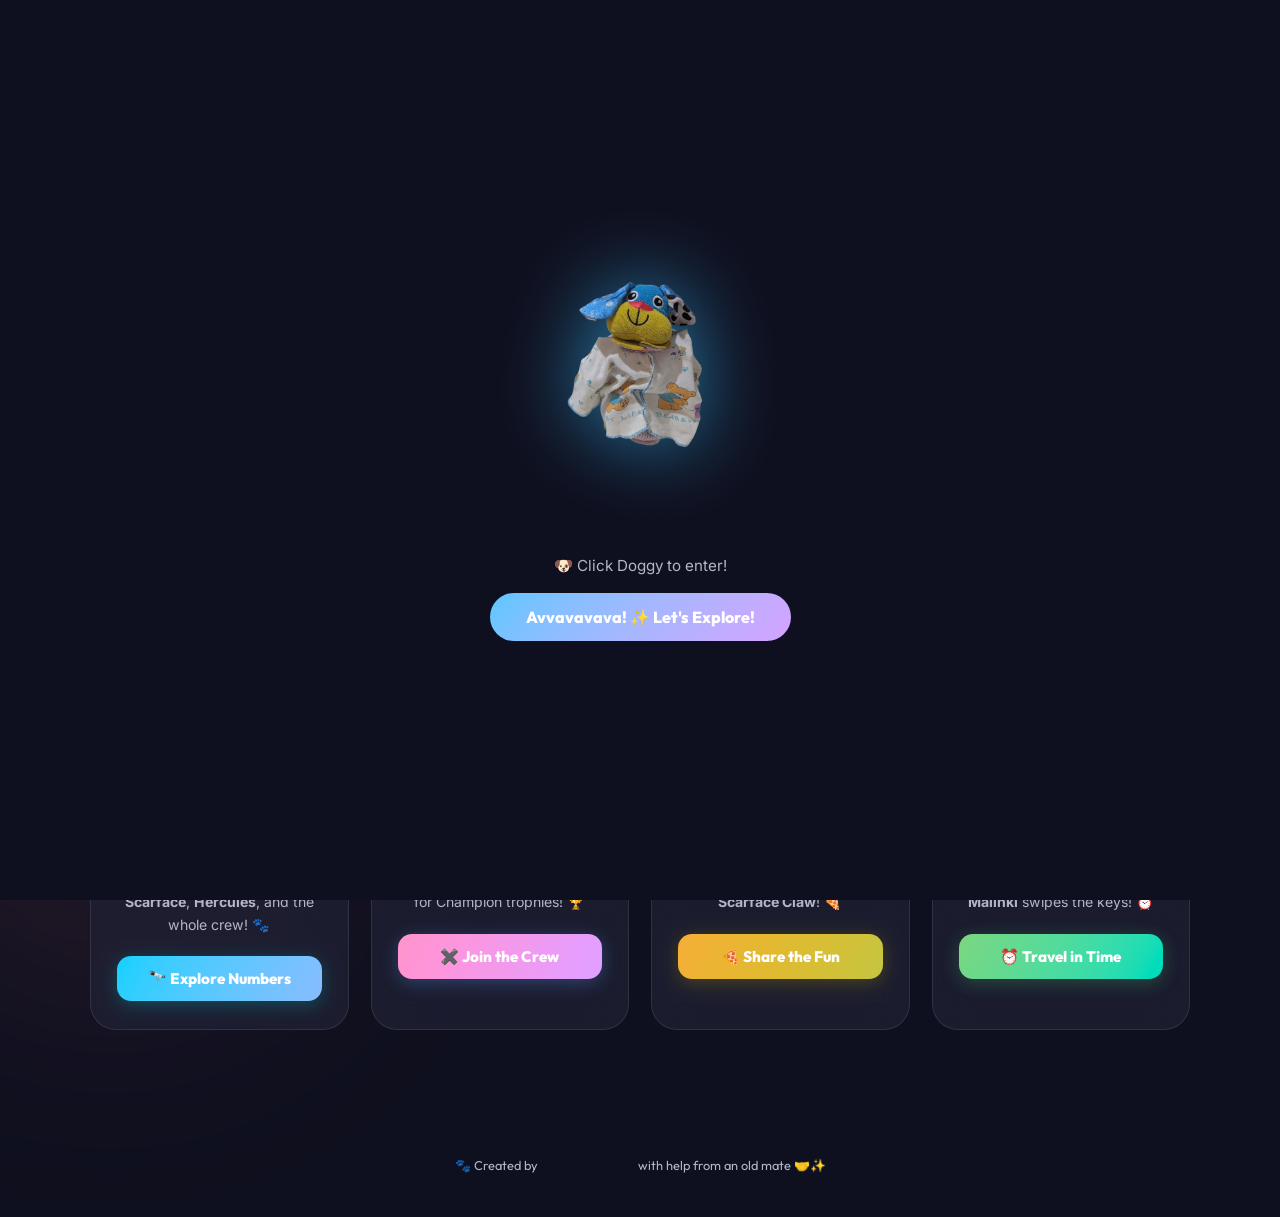
==== index.html @ 61bb9cb1 "not playing soudns" ====
<!DOCTYPE html>
<html lang="en">
<head>
  <meta charset="UTF-8">
  <meta name="viewport" content="width=device-width, initial-scale=1.0">
  <title>Rainbow Learning Academy 🌈 — Maths for Kids</title>
  <meta name="description" content="Learn numbers, times tables, fractions, and time with Rainbow Doggy! Four fun interactive maths adventures for kids.">
  <link rel="preconnect" href="https://fonts.googleapis.com">
  <link rel="preconnect" href="https://fonts.gstatic.com" crossorigin>
  <link href="https://fonts.googleapis.com/css2?family=Outfit:wght@400;600;800;900&family=Inter:wght@400;600;700&display=swap" rel="stylesheet">
  <link rel="stylesheet" href="shared.css">
  <style>
    *, *::before, *::after { box-sizing: border-box; margin: 0; padding: 0; -webkit-tap-highlight-color: transparent; }

    body {
      background: var(--bg);
      color: var(--text1);
      min-height: 100vh;
      font-family: 'Inter', sans-serif;
      overflow-x: hidden;
    }

    /* Ambient blobs */
    .blob { position: fixed; border-radius: 50%; filter: blur(120px); pointer-events: none; z-index: 0; }
    .blob-a { width: 500px; height: 500px; background: rgba(56,189,248,.10); top: -150px; right: -100px; }
    .blob-b { width: 420px; height: 420px; background: rgba(251,113,133,.09); bottom: -100px; left: -100px; }
    .blob-c { width: 350px; height: 350px; background: rgba(251,191,36,.07); top: 40%; left: 40%; transform: translate(-50%,-50%); }

    /* Starfield */
    #starCanvas { position: fixed; inset: 0; width: 100%; height: 100%; z-index: 0; pointer-events: none; }

    /* Page wrapper */
    .page { position: relative; z-index: 1; display: flex; flex-direction: column; align-items: center; padding: 0 16px 60px; }

    /* Nav */
    nav {
      width: 100%; max-width: 1100px;
      display: flex; justify-content: space-between; align-items: center;
      padding: 18px 24px; margin-bottom: 0;
      flex-wrap: wrap; gap: 10px;
    }
    .nav-logo {
      display: flex; align-items: center; gap: 10px;
      font-family: 'Outfit', sans-serif; font-weight: 900; font-size: 1.15rem;
      background: linear-gradient(to right in oklch, var(--candy-lemon), var(--candy-apple), var(--candy-lagoon), var(--candy-blueberry), var(--candy-grape), var(--candy-strawberry));
      -webkit-background-clip: text; -webkit-text-fill-color: transparent;
    }
    .nav-logo img { width: 36px; height: 36px; object-fit: contain; filter: drop-shadow(0 0 8px var(--area-num)); }
    .nav-controls { display: flex; gap: 8px; align-items: center; flex-wrap: wrap; }

    /* Hero */
    .hero {
      width: 100%; max-width: 1100px;
      display: flex; flex-direction: column; align-items: center;
      text-align: center; padding: 30px 0 20px; gap: 14px;
    }
    .hero h1 {
      font-family: 'Outfit', sans-serif; font-weight: 900;
      font-size: clamp(2.2rem, 6vw, 3.8rem); line-height: 1.15;
      background: linear-gradient(100deg in oklch,
        var(--candy-lemon) 0%,
        var(--candy-apple) 20%,
        var(--candy-lagoon) 40%,
        var(--candy-blueberry) 60%,
        var(--candy-grape) 80%,
        var(--candy-strawberry) 100%);
      -webkit-background-clip: text; -webkit-text-fill-color: transparent;
      filter: drop-shadow(0 0 30px oklch(70% 0.15 200 / .3));
    }
    .hero p { font-size: clamp(.95rem, 2.2vw, 1.15rem); color: var(--text2); max-width: 580px; line-height: 1.65; }

    /* Mascot */
    .mascot-row {
      display: flex; align-items: center; gap: 18px;
      margin-bottom: 32px;
    }
    .mascot-img {
      width: 130px; height: 130px; object-fit: contain;
      animation: mascotBob 3s ease-in-out infinite alternate;
      filter: drop-shadow(0 0 30px var(--area-num));
      cursor: pointer;
    }
    @keyframes mascotBob {
      0% { transform: translateY(0) rotate(-3deg); }
      100% { transform: translateY(-14px) rotate(3deg); }
    }
    .mascot-bubble {
      background: var(--card); border: 1px solid var(--border);
      border-radius: 18px; padding: 12px 18px;
      font-size: .9rem; font-weight: 700; line-height: 1.5;
      max-width: 260px; position: relative;
    }
    .mascot-bubble::before {
      content: ''; position: absolute; left: -8px; top: 50%;
      transform: translateY(-50%) rotate(45deg);
      width: 12px; height: 12px;
      background: var(--card); border-left: 1px solid var(--border); border-bottom: 1px solid var(--border);
    }

    /* Portal grid */
    .portals {
      width: 100%; max-width: 1100px;
      display: grid; grid-template-columns: repeat(auto-fit, minmax(240px, 1fr));
      gap: 22px; margin-bottom: 40px;
    }

    /* Portal card overrides for home (from shared.css .portal-card + per-area) */
    .portal-card .portal-icon { font-size: 3.5rem; animation: pop 2.8s ease-in-out infinite; }
    .portal-card.calc .portal-icon { animation-delay: .5s; }
    .portal-card.frac .portal-icon { animation-delay: 1s; }
    .portal-card.time .portal-icon { animation-delay: 1.5s; }
    @keyframes pop {
      0%,100% { transform: scale(1); }
      50% { transform: scale(1.12); }
    }
    .portal-title {
      font-family: 'Outfit', sans-serif; font-weight: 900; font-size: 1.45rem; text-align: center;
    }
    .portal-card.num  .portal-title { background: var(--grad-num,  linear-gradient(to right, var(--area-num-a),  var(--area-num-b)));  -webkit-background-clip: text; -webkit-text-fill-color: transparent; }
    .portal-card.calc .portal-title { background: var(--grad-calc, linear-gradient(to right, var(--area-calc-a), var(--area-calc-b))); -webkit-background-clip: text; -webkit-text-fill-color: transparent; }
    .portal-card.frac .portal-title { background: var(--grad-frac, linear-gradient(to right, var(--area-frac-a), var(--area-frac-b))); -webkit-background-clip: text; -webkit-text-fill-color: transparent; }
    .portal-card.time .portal-title { background: var(--grad-time, linear-gradient(to right, var(--area-time-a), var(--area-time-b))); -webkit-background-clip: text; -webkit-text-fill-color: transparent; }
    .portal-desc { font-size: .88rem; color: var(--text2); text-align: center; line-height: 1.6; }
    .portal-btn {
      width: 100%; padding: 13px; border-radius: 14px; border: none;
      font-family: 'Outfit', sans-serif; font-weight: 800; font-size: .95rem; cursor: pointer;
      color: white; transition: all .2s ease; margin-top: 4px;
    }
    .portal-card.num  .portal-btn { background: var(--grad-num,  linear-gradient(135deg in oklch, var(--area-num-a),  var(--area-num-b)));  box-shadow: 0 4px 18px oklch(70% .15 200 / .3); }
    .portal-card.calc .portal-btn { background: var(--grad-calc, linear-gradient(135deg in oklch, var(--area-calc-a), var(--area-calc-b))); box-shadow: 0 4px 18px oklch(70% .15 260 / .3); }
    .portal-card.frac .portal-btn { background: var(--grad-frac, linear-gradient(135deg in oklch, var(--area-frac-a), var(--area-frac-b))); box-shadow: 0 4px 18px oklch(70% .15 95  / .3); }
    .portal-card.time .portal-btn { background: var(--grad-time, linear-gradient(135deg in oklch, var(--area-time-a), var(--area-time-b))); box-shadow: 0 4px 18px oklch(70% .15 150 / .3); }
    .portal-btn:hover { transform: scale(1.04); filter: brightness(1.1); }
    .portal-btn:active { transform: scale(.96); }

    /* Stats bar */
    .stats-row { display: flex; gap: 10px; align-items: center; flex-wrap: wrap; }

    /* Showcase (decorative clock + doggy + fraction bars, compressed) */
    .showcase {
      width: 100%; max-width: 1100px;
      display: flex; justify-content: center;
      padding: 0 0 36px;
    }
    @media (max-width: 700px) { .showcase { display: none; } }

    .deco-clock-wrap, .deco-fracs-wrap {
      display: flex; flex-direction: column; align-items: center; gap: 12px;
      transition: transform .25s cubic-bezier(.175,.885,.32,1.275), filter .25s;
      text-decoration: none;
    }
    .deco-clock-wrap:hover, .deco-fracs-wrap:hover { transform: scale(1.05) translateY(-4px); filter: brightness(1.15); }
    .deco-clock-svg { width: 180px; height: 180px; filter: drop-shadow(0 0 24px rgba(52,211,153,.4)); }
    .deco-clock-label { font-family: 'Outfit', sans-serif; font-weight: 800; font-size: .95rem; color: var(--area-time); display: flex; align-items: center; gap: 6px; }
    .deco-fracs-label { font-family: 'Outfit', sans-serif; font-weight: 800; font-size: .95rem; color: var(--area-frac); display: flex; align-items: center; gap: 6px; }

    .deco-fracs { display: flex; flex-direction: column; gap: 6px; width: 190px; }
    .df-row { display: flex; align-items: center; gap: 8px; }
    .df-lbl { font-family: 'Outfit', sans-serif; font-weight: 800; font-size: .75rem; color: var(--text2); width: 28px; text-align: right; flex-shrink: 0; }
    .df-track { flex: 1; height: 24px; border-radius: 6px; background: rgba(15,23,42,.5); border: 1px solid var(--border); overflow: hidden; display: flex; gap: 2px; }
    .df-seg { flex: 1; height: 100%; border-radius: 4px; display: flex; align-items: center; justify-content: center; font-size: .5rem; font-weight: 800; color: rgba(255,255,255,.9); }

    .mascot-center { display: flex; flex-direction: column; align-items: center; gap: 10px; }
    .mascot-sway { animation: mascotBob 3s ease-in-out infinite alternate; }
    .mascot-center img.main { width: 140px; height: 140px; object-fit: contain; filter: drop-shadow(0 0 35px rgba(56,189,248,.6)); }
    .mascot-center .bubble {
      background: var(--card); border: 1px solid var(--border); border-radius: 14px;
      padding: 10px 16px; font-size: .84rem; font-weight: 700; color: var(--text1); text-align: center;
      max-width: 210px; line-height: 1.45;
    }

    #deco-hour   { transform-origin: 100px 100px; }
    #deco-minute { transform-origin: 100px 100px; }

    footer {
      position: relative; z-index: 1; width: 100%; text-align: center;
      padding: 24px 16px 40px; font-family: 'Outfit', sans-serif;
      font-size: .8rem; color: var(--text2); line-height: 1.8;
    }

    /* Splash */
    #splash {
      position: fixed; inset: 0; z-index: 9999;
      display: flex; flex-direction: column; align-items: center; justify-content: center; gap: 18px;
      background: var(--bg); cursor: pointer; user-select: none;
    }
    @keyframes splashBob { 0%,100%{transform:translateY(0) scale(1)} 50%{transform:translateY(-12px) scale(1.03)} }
    @keyframes splashPulse { 0%,100%{box-shadow:0 0 30px rgba(56,189,248,.4)} 50%{box-shadow:0 0 50px rgba(56,189,248,.7)} }

    @media (max-width: 600px) {
      .portals { grid-template-columns: 1fr; }
      nav { padding: 14px 16px; }
    }
  </style>
</head>
<body>

  <audio id="bgMusic" loop preload="auto">
    <source src="output.mp3" type="audio/mpeg">
    <source src="output.ogg" type="audio/ogg">
  </audio>

  <div class="blob blob-a"></div>
  <div class="blob blob-b"></div>
  <div class="blob blob-c"></div>
  <canvas id="starCanvas"></canvas>

  <!-- SPLASH -->
  <div id="splash">
    <div id="splashDoggy" style="position:relative;width:min(200px,50vw);height:min(200px,50vw);">
      <img id="doggyHead" src="head.png" alt="Rainbow Doggy"
        style="width:100%;height:100%;object-fit:contain;filter:drop-shadow(0 0 40px rgba(56,189,248,.6));animation:splashBob 2s ease-in-out infinite;">
    </div>
    <h1 style="font-family:'Outfit',sans-serif;font-weight:900;font-size:clamp(1.8rem,5vw,3rem);background:linear-gradient(100deg in oklch,var(--candy-lemon),var(--candy-apple),var(--candy-lagoon),var(--candy-blueberry),var(--candy-grape),var(--candy-strawberry));-webkit-background-clip:text;-webkit-text-fill-color:transparent;text-align:center;padding:0 20px;">
      Rainbow Learning Academy! 🌈
    </h1>
    <p id="splashHint" style="color:var(--text2);font-size:.95rem;font-family:'Inter',sans-serif;">🐶 Click Doggy to enter!</p>
    <div style="background:linear-gradient(135deg,var(--area-num),var(--purple));border:none;border-radius:50px;padding:14px 36px;font-family:'Outfit',sans-serif;font-weight:800;font-size:1rem;color:#fff;animation:splashPulse 1.6s ease-in-out infinite;">
      Avvavavava! ✨ Let's Explore!
    </div>
  </div>

  <div class="page">

    <!-- NAV -->
    <nav>
      <div class="nav-logo">
        <img src="head.png" alt="Rainbow Doggy">
        Rainbow Learning Academy 🌈
      </div>
      <div class="nav-controls">
        <button id="themeToggleBtn" class="tool-btn" onclick="toggleTheme()">☀️ Light</button>
        <button id="muteBtn" class="tool-btn" onclick="toggleMusic()">🔊 Sound</button>
        <div class="stat-badge stars">⭐ <span id="starsCount">0</span></div>
        <div class="stat-badge streak">🔥 <span id="streakCount">0</span></div>
      </div>
    </nav>

    <!-- HERO -->
    <div class="hero">
      <h1>Welcome to Rainbow Learning Academy! 🐾</h1>
      <p>Four amazing adventures await — discover numbers, master times tables, share fractions, and travel through time with Rainbow Doggy and friends! 🐶✨</p>
    </div>

    <!-- SHOWCASE (decorative) -->
    <div class="showcase">
      <!-- Mascot centre -->
      <div class="mascot-center">
        <div class="mascot-sway">
          <img src="head.png" class="main" alt="Rainbow Doggy" onclick="playNextAva(0.75)">
        </div>
        <div class="bubble">Arrrva! 🐾 Pick an adventure and let's explore! 🎉</div>
      </div>
    </div>

    <!-- PORTAL CARDS -->
    <div class="portals">
      <a href="numbers.html" class="portal-card num">
        <div class="portal-icon">🔢</div>
        <div class="portal-title">Number Explorers</div>
        <p class="portal-desc">Discover the secrets of every number from 1 to 120 — primes, squares, triangles, and real chemical elements! With <strong>Scarface</strong>, <strong>Hercules</strong>, and the whole crew! 🐾</p>
        <button class="portal-btn">🔭 Explore Numbers</button>
      </a>

      <a href="calculation.html" class="portal-card calc">
        <div class="portal-icon">✖️</div>
        <div class="portal-title">Calculation Crew</div>
        <p class="portal-desc">Master times tables 1–20 with <strong>Hairy Maclary</strong>! Learn arrays, race the clock in Time Trial, and challenge the mixed board for Champion trophies! 🏆</p>
        <button class="portal-btn">✖️ Join the Crew</button>
      </a>

      <a href="fractions.html" class="portal-card frac">
        <div class="portal-icon">🍕</div>
        <div class="portal-title">Fraction Friends</div>
        <p class="portal-desc">Help cheerful <strong>Kind Dog</strong> share pizza slices and sweet treats fairly! Match shapes, compare fractions, and outsmart <strong>Scarface Claw</strong>! 🍕</p>
        <button class="portal-btn">🍕 Share the Fun</button>
      </a>

      <a href="time.html" class="portal-card time">
        <div class="portal-icon">⏰</div>
        <div class="portal-title">Time Travellers</div>
        <p class="portal-desc">Race against time with <strong>Hairy Maclary</strong> and <strong>Rainbow Doggy</strong>! Drag clock hands to solve tricky challenges before <strong>Slinky Malinki</strong> swipes the keys! ⏰</p>
        <button class="portal-btn">⏰ Travel in Time</button>
      </a>
    </div>

  </div>

  <footer>
    <div>🐾 Created by <span style="background:linear-gradient(to right in oklch,var(--candy-lemon),var(--candy-apple),var(--candy-lagoon),var(--candy-blueberry),var(--candy-grape),var(--candy-strawberry));-webkit-background-clip:text;-webkit-text-fill-color:transparent;font-weight:800;">Rainbow Doggy</span> with help from an old mate 🤝✨</div>
  </footer>

  <script src="shared.js"></script>
  <script>
    // Starfield
    const starCanvas = document.getElementById('starCanvas');
    const sCtx = starCanvas.getContext('2d');
    const stars = [];
    function resizeStars() { starCanvas.width = window.innerWidth; starCanvas.height = window.innerHeight; }
    resizeStars();
    window.addEventListener('resize', resizeStars);
    for (let i = 0; i < 180; i++) {
      stars.push({ x: Math.random()*window.innerWidth, y: Math.random()*window.innerHeight, r: Math.random()*1.5+0.3, t: Math.random()*Math.PI*2, s: Math.random()*0.04+0.01 });
    }
    (function animStars() {
      sCtx.clearRect(0,0,starCanvas.width,starCanvas.height);
      stars.forEach(s => {
        s.t += s.s;
        const a = 0.3+0.4*Math.sin(s.t);
        sCtx.beginPath(); sCtx.arc(s.x,s.y,s.r,0,Math.PI*2);
        sCtx.fillStyle = `rgba(255,255,255,${a})`; sCtx.fill();
      });
      requestAnimationFrame(animStars);
    })();

    // Real-time clock
    function setClockToNow() {
      const now = new Date();
      const h = now.getHours()%12, m = now.getMinutes(), s = now.getSeconds();
      const hEl = document.getElementById('deco-hour');
      const mEl = document.getElementById('deco-minute');
      if (hEl) hEl.style.transform = `rotate(${h*30+m*0.5}deg)`;
      if (mEl) mEl.style.transform = `rotate(${m*6+s*0.1}deg)`;
    }
    setClockToNow();
    setInterval(setClockToNow, 1000);

    // Splash
    const splash = document.getElementById('splash');
    const doggyHead = document.getElementById('doggyHead');
    doggyHead.src = Math.random() < 0.5 ? 'head.png' : 'rainbow-pj.png';

    function dismissSplash() {
      if (!splash.parentNode) return;
      startMusic();
      doggyHead.style.animation = 'none';
      doggyHead.style.transition = 'transform .18s cubic-bezier(.4,0,.2,1)';
      doggyHead.style.transform = 'scaleX(1.9) scaleY(0.4)';
      setTimeout(() => { doggyHead.style.transition='transform .22s cubic-bezier(.175,.885,.32,1.8)'; doggyHead.style.transform='scaleX(0.6) scaleY(1.7)'; }, 180);
      setTimeout(() => { doggyHead.style.transition='transform .18s cubic-bezier(.4,0,.2,1)'; doggyHead.style.transform='scaleX(1)scaleY(1)'; }, 400);
      setTimeout(() => { splash.style.transition='opacity .4s'; splash.style.opacity='0'; }, 550);
      setTimeout(() => splash.remove(), 1000);
    }

    splash.addEventListener('mousemove', e => {
      const rect = doggyHead.getBoundingClientRect();
      const cx = rect.left+rect.width/2, cy = rect.top+rect.height/2;
      const dx = e.clientX-cx, dy = e.clientY-cy;
      const dist = Math.sqrt(dx*dx+dy*dy)||1;
      const pull = Math.min(dist,300)/300;
      const tx = (dx/dist)*pull*100, ty = (dy/dist)*pull*100;
      doggyHead.style.animation='none';
      doggyHead.style.transition='transform .06s ease-out';
      doggyHead.style.transform=`translate(${tx}px,${ty}px) scaleX(${1+pull*1.1}) scaleY(${1-pull*0.6})`;
    });
    splash.addEventListener('mouseleave', () => { doggyHead.style.animation='splashBob 2s ease-in-out infinite'; doggyHead.style.transform=''; });
    splash.addEventListener('click', dismissSplash);
    splash.addEventListener('touchend', dismissSplash, { passive: true });
    splash.addEventListener('touchmove', e => {
      const t = e.touches[0];
      const rect = doggyHead.getBoundingClientRect();
      const cx = rect.left+rect.width/2, cy = rect.top+rect.height/2;
      const dx = t.clientX-cx, dy = t.clientY-cy;
      const dist = Math.sqrt(dx*dx+dy*dy)||1;
      const pull = Math.min(dist,200)/200;
      doggyHead.style.animation='none';
      doggyHead.style.transition='transform .05s ease-out';
      doggyHead.style.transform=`translate(${(dx/dist)*pull*50}px,${(dy/dist)*pull*50}px) scaleX(${1+pull*1.1}) scaleY(${1-pull*0.6})`;
    }, { passive: true });

    // ── BACKGROUND MUSIC ──
    const bgMusic = document.getElementById('bgMusic');
    let musicMuted = localStorage.getItem('rla_muted') === 'true';
    bgMusic.volume = 0;
    bgMusic.playbackRate = 1 + (Math.random() * 0.06 - 0.03);

    let currentMaxVol = musicMuted ? 0 : 0.28;
    let volumeFadeInterval = null;
    let musicPlaying = false;

    function fadeMaxVolume(target, durationMs) {
      if (volumeFadeInterval) clearInterval(volumeFadeInterval);
      const start = currentMaxVol;
      const startTime = performance.now();
      volumeFadeInterval = setInterval(() => {
        const elapsed = performance.now() - startTime;
        const t = Math.min(elapsed / durationMs, 1);
        currentMaxVol = start + (target - start) * t;
        updateVolume();
        if (t >= 1) {
          clearInterval(volumeFadeInterval);
          volumeFadeInterval = null;
        }
      }, 30);
    }

    function updateVolume() {
      if (musicMuted || !musicPlaying) {
        bgMusic.volume = 0;
        return;
      }
      const duration = bgMusic.duration;
      if (!duration || isNaN(duration)) {
        bgMusic.volume = currentMaxVol;
        return;
      }
      const currentTime = bgMusic.currentTime;
      const fadeSecs = 4.0;

      if (currentTime < fadeSecs) {
        bgMusic.volume = (currentTime / fadeSecs) * currentMaxVol;
      } else if (currentTime > duration - fadeSecs) {
        bgMusic.volume = Math.max(0, ((duration - currentTime) / fadeSecs) * currentMaxVol);
      } else {
        bgMusic.volume = currentMaxVol;
      }
    }

    bgMusic.addEventListener('timeupdate', updateVolume);

    function startMusic() {
      if (musicPlaying || musicMuted) return;
      bgMusic.play().then(() => {
        musicPlaying = true;
        fadeMaxVolume(0.28, 1200);
      }).catch(() => {});
    }

    function toggleMusic() {
      if (!musicPlaying && !musicMuted) {
        bgMusic.play().then(() => { musicPlaying = true; }).catch(() => {});
      }
      musicMuted = !musicMuted;
      localStorage.setItem('rla_muted', musicMuted);

      const sharedBtn = document.getElementById('muteBtn');
      if (sharedBtn) sharedBtn.textContent = musicMuted ? '🔇 Muted' : '🔊 Sound';

      if (musicMuted) {
        fadeMaxVolume(0, 600);
      } else {
        if (!musicPlaying) {
          bgMusic.play().then(() => {
            musicPlaying = true;
            fadeMaxVolume(0.28, 800);
          }).catch(() => {});
        } else {
          fadeMaxVolume(0.28, 800);
        }
      }
    }

    if (musicMuted) {
      const mb = document.getElementById('muteBtn');
      if (mb) mb.textContent = '🔇 Muted';
    }

  </script>
</body>
</html>
---- shared.css ----
/* shared.css — Bubblegum OKLCH token system for all Rainbow Learning pages */

/* ── DARK THEME (default) ── */
:root, body.theme-dark {
  --aL: 80%; --aC: 0.15;
  --bg:     oklch(18% 0.03 280);
  --card:   oklch(26% 0.035 280 / .72);
  --border: oklch(60% 0.02 280 / .22);
  --text1:  oklch(97% 0.01 280);
  --text2:  oklch(78% 0.025 280);
  --radius: 26px;
  --shadow: 0 16px 34px oklch(20% 0.05 280 / .45);

  /* Candy spectrum hues */
  --candy-gold:        oklch(var(--aL) var(--aC) 75);
  --candy-lemon:       oklch(var(--aL) var(--aC) 110);
  --candy-green:       oklch(var(--aL) var(--aC) 145);
  --candy-mint:        oklch(var(--aL) var(--aC) 178);
  --candy-lagoon:      oklch(var(--aL) var(--aC) 200); /* focus ring */
  --candy-cyan:        oklch(var(--aL) var(--aC) 225);
  --candy-blueberry:   oklch(var(--aL) var(--aC) 262);
  --candy-grape:       oklch(var(--aL) var(--aC) 305);
  --candy-magenta:     oklch(var(--aL) var(--aC) 312);
  --candy-strawberry:  oklch(var(--aL) var(--aC) 350);

  /* Per-area gradient endpoints */
  --area-frac-a: var(--candy-gold);       --area-frac-b: var(--candy-lemon);
  --area-time-a: var(--candy-green);      --area-time-b: var(--candy-mint);
  --area-num-a:  var(--candy-cyan);       --area-num-b:  var(--candy-blueberry);
  --area-calc-a: var(--candy-strawberry); --area-calc-b: var(--candy-magenta);

  /* Per-area gradients */
  --grad-frac: linear-gradient(120deg in oklch, var(--area-frac-a), var(--area-frac-b));
  --grad-time: linear-gradient(120deg in oklch, var(--area-time-a), var(--area-time-b));
  --grad-num:  linear-gradient(120deg in oklch, var(--area-num-a),  var(--area-num-b));
  --grad-calc: linear-gradient(120deg in oklch, var(--area-calc-a), var(--area-calc-b));

  /* Legacy single-color tokens (gradient midpoint) */
  --area-frac: oklch(var(--aL) var(--aC) 95);   /* gold-lemon midpoint */
  --area-time: oklch(var(--aL) var(--aC) 162);  /* green-mint midpoint */
  --area-num:  oklch(var(--aL) var(--aC) 244);  /* cyan-blueberry midpoint */
  --area-calc: oklch(var(--aL) var(--aC) 331);  /* strawberry-magenta midpoint */

  /* Semantic */
  --accent:  var(--area-frac);
  --accent2: var(--candy-lemon);
  --green:   oklch(var(--aL) var(--aC) 150);
  --red:     var(--candy-strawberry);
  --purple:  var(--candy-grape);
  --pink:    oklch(var(--aL) var(--aC) 330);

  /* Legacy aliases kept so time.html / fractions.html still compile */
  --text-primary:   var(--text1);
  --text-secondary: var(--text2);
  --accent-purple:  var(--purple);
  --accent-pink:    var(--pink);
  --accent-yellow:  var(--accent2);
  --card-bg:        var(--card);
  --card-border:    var(--border);
  --theme-bg-gradient: var(--bg);
}

/* ── LIGHT THEME ── */
body.theme-light {
  --aL: 52%; --aC: 0.16;
  --bg:     oklch(97% 0.015 90);
  --card:   oklch(99% 0.008 280 / .88);
  --border: oklch(30% 0.02 280 / .14);
  --text1:  oklch(22% 0.03 280);
  --text2:  oklch(44% 0.03 280);
  --shadow: 0 12px 28px oklch(60% 0.06 280 / .16);

  --candy-gold:        oklch(var(--aL) var(--aC) 75);
  --candy-lemon:       oklch(var(--aL) var(--aC) 110);
  --candy-green:       oklch(var(--aL) var(--aC) 145);
  --candy-mint:        oklch(var(--aL) var(--aC) 178);
  --candy-lagoon:      oklch(var(--aL) var(--aC) 200); /* focus ring */
  --candy-cyan:        oklch(var(--aL) var(--aC) 225);
  --candy-blueberry:   oklch(var(--aL) var(--aC) 262);
  --candy-grape:       oklch(var(--aL) var(--aC) 305);
  --candy-magenta:     oklch(var(--aL) var(--aC) 312);
  --candy-strawberry:  oklch(var(--aL) var(--aC) 350);

  --area-frac-a: var(--candy-gold);       --area-frac-b: var(--candy-lemon);
  --area-time-a: var(--candy-green);      --area-time-b: var(--candy-mint);
  --area-num-a:  var(--candy-cyan);       --area-num-b:  var(--candy-blueberry);
  --area-calc-a: var(--candy-strawberry); --area-calc-b: var(--candy-magenta);

  --grad-frac: linear-gradient(120deg in oklch, var(--area-frac-a), var(--area-frac-b));
  --grad-time: linear-gradient(120deg in oklch, var(--area-time-a), var(--area-time-b));
  --grad-num:  linear-gradient(120deg in oklch, var(--area-num-a),  var(--area-num-b));
  --grad-calc: linear-gradient(120deg in oklch, var(--area-calc-a), var(--area-calc-b));

  --area-frac: oklch(var(--aL) var(--aC) 95);   /* gold-lemon midpoint */
  --area-time: oklch(var(--aL) var(--aC) 162);  /* green-mint midpoint */
  --area-num:  oklch(var(--aL) var(--aC) 244);  /* cyan-blueberry midpoint */
  --area-calc: oklch(var(--aL) var(--aC) 331);  /* strawberry-magenta midpoint */

  --accent:  var(--area-frac);
  --accent2: var(--candy-lemon);
  --green:   oklch(var(--aL) var(--aC) 150);
  --red:     var(--candy-strawberry);
  --purple:  var(--candy-grape);
  --pink:    oklch(var(--aL) var(--aC) 330);

  --text-primary:   var(--text1);
  --text-secondary: var(--text2);
  --accent-purple:  var(--purple);
  --accent-pink:    var(--pink);
  --accent-yellow:  var(--accent2);
  --card-bg:        var(--card);
  --card-border:    var(--border);
  --theme-bg-gradient: var(--bg);
}

/* Legacy theme alias — fractions.html uses body.theme-rainbow-doggy */
body.theme-rainbow-doggy {
  --aL: 80%; --aC: 0.15;
  --bg:     oklch(18% 0.03 280);
  --card:   oklch(26% 0.035 280 / .72);
  --border: oklch(60% 0.02 280 / .22);
  --text1:  oklch(97% 0.01 280);
  --text2:  oklch(78% 0.025 280);
  --candy-gold:        oklch(var(--aL) var(--aC) 75);
  --candy-lemon:       oklch(var(--aL) var(--aC) 110);
  --candy-green:       oklch(var(--aL) var(--aC) 145);
  --candy-mint:        oklch(var(--aL) var(--aC) 178);
  --candy-lagoon:      oklch(var(--aL) var(--aC) 200); /* focus ring */
  --candy-cyan:        oklch(var(--aL) var(--aC) 225);
  --candy-blueberry:   oklch(var(--aL) var(--aC) 262);
  --candy-grape:       oklch(var(--aL) var(--aC) 305);
  --candy-magenta:     oklch(var(--aL) var(--aC) 312);
  --candy-strawberry:  oklch(var(--aL) var(--aC) 350);
  --area-frac-a: var(--candy-gold);       --area-frac-b: var(--candy-lemon);
  --area-time-a: var(--candy-green);      --area-time-b: var(--candy-mint);
  --area-num-a:  var(--candy-cyan);       --area-num-b:  var(--candy-blueberry);
  --area-calc-a: var(--candy-strawberry); --area-calc-b: var(--candy-magenta);
  --grad-frac: linear-gradient(120deg in oklch, var(--area-frac-a), var(--area-frac-b));
  --grad-time: linear-gradient(120deg in oklch, var(--area-time-a), var(--area-time-b));
  --grad-num:  linear-gradient(120deg in oklch, var(--area-num-a),  var(--area-num-b));
  --grad-calc: linear-gradient(120deg in oklch, var(--area-calc-a), var(--area-calc-b));
  --area-frac: oklch(var(--aL) var(--aC) 95);   /* gold-lemon midpoint */
  --area-time: oklch(var(--aL) var(--aC) 162);  /* green-mint midpoint */
  --area-num:  oklch(var(--aL) var(--aC) 244);  /* cyan-blueberry midpoint */
  --area-calc: oklch(var(--aL) var(--aC) 331);  /* strawberry-magenta midpoint */
  --accent:  var(--area-frac);
  --accent2: var(--candy-lemon);
  --green:   oklch(var(--aL) var(--aC) 150);
  --red:     var(--candy-strawberry);
  --purple:  var(--candy-grape);
  --pink:    oklch(var(--aL) var(--aC) 330);
  --text-primary:   var(--text1);
  --text-secondary: var(--text2);
  --accent-purple:  var(--purple);
  --accent-pink:    var(--pink);
  --accent-yellow:  var(--accent2);
  --card-bg:        var(--card);
  --card-border:    var(--border);
  --theme-bg-gradient: var(--bg);
}

/* ── REUSABLE COMPONENTS ── */

body {
  font-family: 'Outfit', system-ui, sans-serif;
  background: var(--bg);
  color: var(--text1);
}

/* Panel card */
.panel {
  background: var(--card);
  backdrop-filter: blur(12px);
  border-radius: var(--radius, 24px);
  border: 1px solid var(--border);
  padding: 20px;
  box-shadow: var(--shadow, 0 20px 40px rgba(0,0,0,.4));
  display: flex;
  flex-direction: column;
  gap: 14px;
  position: relative;
  overflow: hidden;
}

/* Stat badge */
.stat-badge {
  background: var(--card);
  border: 1px solid var(--border);
  padding: 7px 12px;
  border-radius: 11px;
  display: flex;
  align-items: center;
  gap: 7px;
  font-weight: 700;
  font-family: 'Outfit', sans-serif;
  font-size: .88rem;
}
.stat-badge.stars  { color: var(--accent2); }
.stat-badge.streak { color: var(--pink); }

/* Primary button */
.primary-btn {
  background: linear-gradient(135deg, var(--accent), var(--accent2));
  background-size: 200% auto;
  border: none;
  padding: 11px 22px;
  font-weight: 800;
  font-size: .95rem;
  font-family: 'Outfit', sans-serif;
  border-radius: var(--radius, 13px);
  color: white;
  cursor: pointer;
  touch-action: manipulation;
  box-shadow: var(--shadow, 0 4px 15px rgba(0,0,0,.25));
  transition: transform .18s cubic-bezier(.34,1.56,.64,1), background-position .3s, filter .2s;
  display: flex;
  align-items: center;
  gap: 8px;
}
.primary-btn:hover { transform: translateY(-2px) scale(1.03); background-position: right center; }
.primary-btn:active { transform: scale(.94); }

/* Choice button */
.choice-btn {
  background: var(--card);
  border: 2px solid var(--border);
  padding: 13px 16px;
  color: var(--text1);
  border-radius: var(--radius, 13px);
  cursor: pointer;
  touch-action: manipulation;
  font-size: .95rem;
  font-weight: 700;
  font-family: 'Outfit', sans-serif;
  text-align: center;
  transition: transform .18s cubic-bezier(.34,1.56,.64,1), border-color .2s, background .2s;
}
.choice-btn:hover:not(:disabled) { border-color: var(--accent); transform: translateY(-2px); }
.choice-btn:active:not(:disabled) { transform: scale(.94); }
.choice-btn:disabled { cursor: not-allowed; opacity: .6; }
.choice-btn.correct  { border-color: var(--green)!important; color: var(--green)!important; }
.choice-btn.incorrect{ border-color: var(--red)!important;   color: var(--red)!important; }

/* Tactile active for all interactive elements */
button:active, .tab-btn:active, .tool-btn:active, .home-btn:active, .kp-btn:active {
  transform: scale(.94);
}

/* Keyboard focus ring */
:focus-visible {
  outline: 3px solid var(--candy-lagoon, #38bdf8);
  outline-offset: 2px;
}

/* Portal cards (home page) */
.portal-card {
  position: relative;
  background: var(--card);
  backdrop-filter: blur(16px);
  border-radius: var(--radius, 28px);
  border: 1px solid var(--border);
  padding: 34px 26px 28px;
  display: flex;
  flex-direction: column;
  align-items: center;
  gap: 16px;
  text-decoration: none;
  color: inherit;
  overflow: hidden;
  touch-action: manipulation;
  transition: transform .3s cubic-bezier(.175,.885,.32,1.275), box-shadow .3s ease, border-color .3s;
  cursor: pointer;
}
.portal-card::before {
  content: '';
  position: absolute;
  top: 0; left: 0;
  width: 100%; height: 5px;
}
.portal-card.num::before  { background: var(--grad-num,  linear-gradient(to right in oklch, var(--area-num-a),  var(--area-num-b))); }
.portal-card.calc::before { background: var(--grad-calc, linear-gradient(to right in oklch, var(--area-calc-a), var(--area-calc-b))); }
.portal-card.frac::before { background: var(--grad-frac, linear-gradient(to right in oklch, var(--area-frac-a), var(--area-frac-b))); }
.portal-card.time::before { background: var(--grad-time, linear-gradient(to right in oklch, var(--area-time-a), var(--area-time-b))); }

.portal-card:hover { transform: translateY(-10px) scale(1.04); }
.portal-card:active { transform: scale(.97); }
.portal-card.num:hover  { box-shadow: 0 28px 60px oklch(70% 0.15 244 / .28);  border-color: var(--area-num-a); }
.portal-card.calc:hover { box-shadow: 0 28px 60px oklch(70% 0.15 331 / .28); border-color: var(--area-calc-a); }
.portal-card.frac:hover { box-shadow: 0 28px 60px oklch(70% 0.15 95  / .28);  border-color: var(--area-frac-a); }
.portal-card.time:hover { box-shadow: 0 28px 60px oklch(70% 0.15 162 / .28);  border-color: var(--area-time-a); }

/* Tool / home button */
.tool-btn {
  background: var(--card);
  border: 1px solid var(--border);
  color: var(--text1);
  padding: 7px 13px;
  border-radius: 11px;
  cursor: pointer;
  touch-action: manipulation;
  font-size: .83rem;
  font-weight: 700;
  font-family: 'Outfit', sans-serif;
  display: flex;
  align-items: center;
  gap: 5px;
  transition: transform .18s cubic-bezier(.34,1.56,.64,1), border-color .2s;
}
.tool-btn:hover { border-color: var(--accent); transform: scale(1.05); }

/* Home / back button */
.home-btn {
  background: var(--card);
  border: 1px solid var(--border);
  color: var(--text2);
  padding: 7px 12px;
  border-radius: 10px;
  cursor: pointer;
  touch-action: manipulation;
  font-size: .82rem;
  font-weight: 700;
  font-family: 'Outfit', sans-serif;
  text-decoration: none;
  display: flex;
  align-items: center;
  gap: 5px;
  transition: color .2s, border-color .2s;
}
.home-btn:hover { color: var(--text1); border-color: var(--accent); }

/* Mascot HUD */
.mascot-hud {
  display: flex;
  align-items: center;
  gap: 12px;
  background: rgba(56,189,248,.07);
  border: 1px dashed var(--area-num);
  padding: 10px 14px;
  border-radius: 18px;
}
.mascot-hud img {
  width: 42px; height: 42px;
  border-radius: 50%;
  object-fit: contain;
  border: 2px solid var(--area-num);
  background: rgba(255,255,255,.08);
}
.mascot-speech {
  background: rgba(15,23,42,.8);
  border: 1px solid var(--border);
  padding: 8px 12px;
  border-radius: 14px;
  font-size: .84rem;
  font-weight: 600;
  line-height: 1.45;
  flex-grow: 1;
  position: relative;
}
.mascot-speech::before {
  content: '';
  position: absolute;
  left: -6px; top: 50%;
  transform: translateY(-50%) rotate(45deg);
  width: 10px; height: 10px;
  background: #0f172a;
  border-left: 1px solid var(--border);
  border-bottom: 1px solid var(--border);
}

/* Difficulty badge */
.diff-badge { font-size: .68rem; text-transform: uppercase; padding: 4px 8px; border-radius: 6px; font-weight: 800; letter-spacing: 1px; }
.diff-badge.beginner { background: rgba(52,211,153,.2); color: var(--green); }
.diff-badge.explorer { background: rgba(251,191,36,.2);  color: var(--area-frac); }
.diff-badge.champion { background: rgba(251,113,133,.2); color: var(--red); }
.diff-badge.master   { background: rgba(167,139,250,.2); color: var(--purple); }

/* Confetti canvas (full-screen overlay) */
#confettiCanvas {
  position: fixed; inset: 0;
  width: 100%; height: 100%;
  pointer-events: none;
  z-index: 1000;
}

/* Answer modal */
#answerModal {
  display: none;
  position: fixed; inset: 0;
  z-index: 1001;
  background: rgba(0,0,0,.55);
  backdrop-filter: blur(6px);
  align-items: center;
  justify-content: center;
}
#answerModal.show { display: flex; }
.answer-modal-box {
  background: var(--card);
  border: 1px solid var(--border);
  border-radius: 24px;
  padding: 30px 28px 24px;
  max-width: 420px;
  width: 90%;
  text-align: center;
  box-shadow: 0 24px 60px rgba(0,0,0,.5);
  animation: popIn .35s cubic-bezier(.175,.885,.32,1.8);
}
@keyframes popIn {
  from { transform: scale(.7); opacity: 0; }
  to   { transform: scale(1);  opacity: 1; }
}
@keyframes fadeIn {
  from { opacity: 0; transform: translateY(8px); }
  to   { opacity: 1; transform: translateY(0); }
}
@keyframes pulse-glow {
  0%,100% { filter: drop-shadow(0 0 6px currentColor); }
  50%      { filter: drop-shadow(0 0 18px currentColor); }
}

/* ── FLOATING RAINBOW MASCOT (#rpj) ───────────────────────────────────────── */
#rpj {
  position: fixed;
  bottom: 18px; right: 18px;
  width: 80px; height: 80px;
  object-fit: contain;
  opacity: 0.22;
  cursor: pointer;
  z-index: 900;
  pointer-events: auto;
  transition: opacity .6s ease, transform .4s cubic-bezier(.175,.885,.32,1.8);
  filter: drop-shadow(0 0 12px rgba(192,132,252,.5));
}
#rpj:hover { opacity: 0.85 !important; transform: scale(1.15) rotate(8deg) !important; }
@keyframes rpj-glow {
  0%,100% { filter: drop-shadow(0 0 8px rgba(192,132,252,.4)); }
  50%      { filter: drop-shadow(0 0 22px rgba(192,132,252,.75)); }
}
@media (prefers-reduced-motion: reduce) { #rpj { animation: none; } }
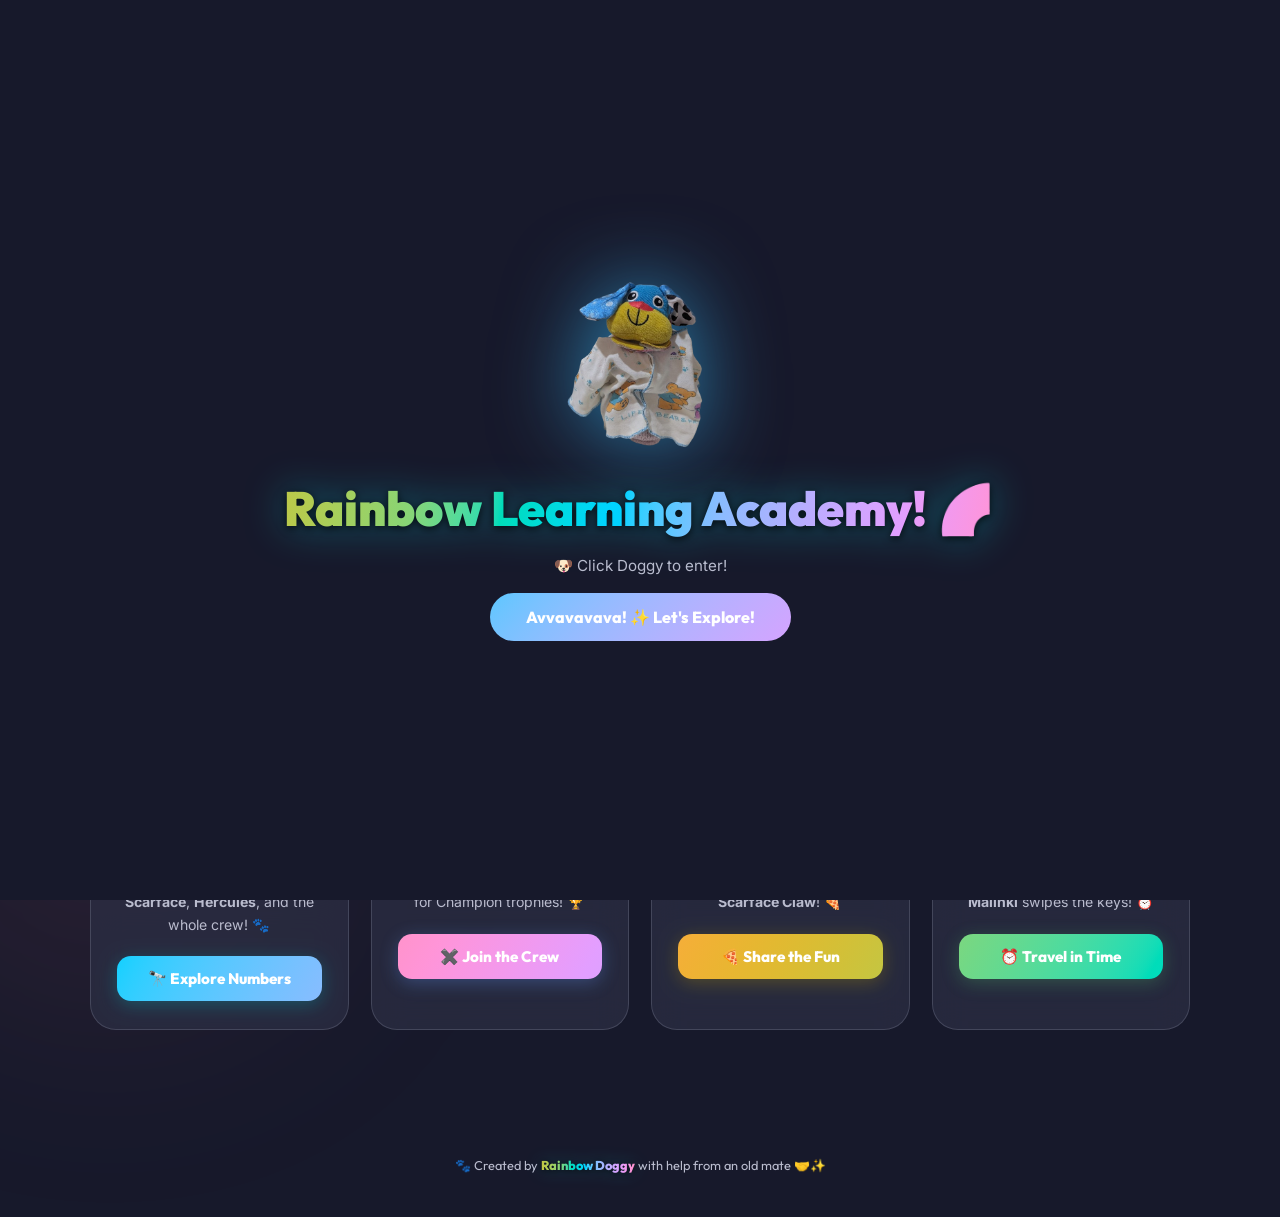
==== commit f51a244d: "update" ====
--- a/index.html
+++ b/index.html
@@ -44,6 +44,7 @@
       font-family: 'Outfit', sans-serif; font-weight: 900; font-size: 1.15rem;
       background: linear-gradient(to right in oklch, var(--candy-lemon), var(--candy-apple), var(--candy-lagoon), var(--candy-blueberry), var(--candy-grape), var(--candy-strawberry));
       -webkit-background-clip: text; -webkit-text-fill-color: transparent;
+      filter: var(--logo-glow);
     }
     .nav-logo img { width: 36px; height: 36px; object-fit: contain; filter: drop-shadow(0 0 8px var(--area-num)); }
     .nav-controls { display: flex; gap: 8px; align-items: center; flex-wrap: wrap; }
@@ -65,7 +66,7 @@
         var(--candy-grape) 80%,
         var(--candy-strawberry) 100%);
       -webkit-background-clip: text; -webkit-text-fill-color: transparent;
-      filter: drop-shadow(0 0 30px oklch(70% 0.15 200 / .3));
+      filter: var(--title-glow);
     }
     .hero p { font-size: clamp(.95rem, 2.2vw, 1.15rem); color: var(--text2); max-width: 580px; line-height: 1.65; }
 
@@ -115,6 +116,7 @@
     }
     .portal-title {
       font-family: 'Outfit', sans-serif; font-weight: 900; font-size: 1.45rem; text-align: center;
+      filter: var(--logo-glow);
     }
     .portal-card.num  .portal-title { background: var(--grad-num,  linear-gradient(to right, var(--area-num-a),  var(--area-num-b)));  -webkit-background-clip: text; -webkit-text-fill-color: transparent; }
     .portal-card.calc .portal-title { background: var(--grad-calc, linear-gradient(to right, var(--area-calc-a), var(--area-calc-b))); -webkit-background-clip: text; -webkit-text-fill-color: transparent; }
@@ -211,7 +213,7 @@
       <img id="doggyHead" src="head.png" alt="Rainbow Doggy"
         style="width:100%;height:100%;object-fit:contain;filter:drop-shadow(0 0 40px rgba(56,189,248,.6));animation:splashBob 2s ease-in-out infinite;">
     </div>
-    <h1 style="font-family:'Outfit',sans-serif;font-weight:900;font-size:clamp(1.8rem,5vw,3rem);background:linear-gradient(100deg in oklch,var(--candy-lemon),var(--candy-apple),var(--candy-lagoon),var(--candy-blueberry),var(--candy-grape),var(--candy-strawberry));-webkit-background-clip:text;-webkit-text-fill-color:transparent;text-align:center;padding:0 20px;">
+    <h1 style="font-family:'Outfit',sans-serif;font-weight:900;font-size:clamp(1.8rem,5vw,3rem);background:linear-gradient(100deg in oklch,var(--candy-lemon),var(--candy-apple),var(--candy-lagoon),var(--candy-blueberry),var(--candy-grape),var(--candy-strawberry));-webkit-background-clip:text;-webkit-text-fill-color:transparent;filter:var(--title-glow);text-align:center;padding:0 20px;">
       Rainbow Learning Academy! 🌈
     </h1>
     <p id="splashHint" style="color:var(--text2);font-size:.95rem;font-family:'Inter',sans-serif;">🐶 Click Doggy to enter!</p>
@@ -259,35 +261,35 @@
         <div class="portal-icon">🔢</div>
         <div class="portal-title">Number Explorers</div>
         <p class="portal-desc">Discover the secrets of every number from 1 to 120 — primes, squares, triangles, and real chemical elements! With <strong>Scarface</strong>, <strong>Hercules</strong>, and the whole crew! 🐾</p>
-        <button class="portal-btn">🔭 Explore Numbers</button>
+        <button class="portal-btn nav-pulse">🔭 Explore Numbers</button>
       </a>
 
       <a href="calculation.html" class="portal-card calc">
         <div class="portal-icon">✖️</div>
         <div class="portal-title">Calculation Crew</div>
         <p class="portal-desc">Master times tables 1–20 with <strong>Hairy Maclary</strong>! Learn arrays, race the clock in Time Trial, and challenge the mixed board for Champion trophies! 🏆</p>
-        <button class="portal-btn">✖️ Join the Crew</button>
+        <button class="portal-btn nav-pulse">✖️ Join the Crew</button>
       </a>
 
       <a href="fractions.html" class="portal-card frac">
         <div class="portal-icon">🍕</div>
         <div class="portal-title">Fraction Friends</div>
         <p class="portal-desc">Help cheerful <strong>Kind Dog</strong> share pizza slices and sweet treats fairly! Match shapes, compare fractions, and outsmart <strong>Scarface Claw</strong>! 🍕</p>
-        <button class="portal-btn">🍕 Share the Fun</button>
+        <button class="portal-btn nav-pulse">🍕 Share the Fun</button>
       </a>
 
       <a href="time.html" class="portal-card time">
         <div class="portal-icon">⏰</div>
         <div class="portal-title">Time Travellers</div>
         <p class="portal-desc">Race against time with <strong>Hairy Maclary</strong> and <strong>Rainbow Doggy</strong>! Drag clock hands to solve tricky challenges before <strong>Slinky Malinki</strong> swipes the keys! ⏰</p>
-        <button class="portal-btn">⏰ Travel in Time</button>
+        <button class="portal-btn nav-pulse">⏰ Travel in Time</button>
       </a>
     </div>
 
   </div>
 
   <footer>
-    <div>🐾 Created by <span style="background:linear-gradient(to right in oklch,var(--candy-lemon),var(--candy-apple),var(--candy-lagoon),var(--candy-blueberry),var(--candy-grape),var(--candy-strawberry));-webkit-background-clip:text;-webkit-text-fill-color:transparent;font-weight:800;">Rainbow Doggy</span> with help from an old mate 🤝✨</div>
+    <div>🐾 Created by <span style="background:linear-gradient(to right in oklch,var(--candy-lemon),var(--candy-apple),var(--candy-lagoon),var(--candy-blueberry),var(--candy-grape),var(--candy-strawberry));-webkit-background-clip:text;-webkit-text-fill-color:transparent;font-weight:800;filter:var(--logo-glow);">Rainbow Doggy</span> with help from an old mate 🤝✨</div>
   </footer>
 
   <script src="shared.js"></script>
--- a/shared.css
+++ b/shared.css
@@ -3,17 +3,21 @@
 /* ── DARK THEME (default) ── */
 :root, body.theme-dark {
   --aL: 80%; --aC: 0.15;
-  --bg:     oklch(18% 0.03 280);
-  --card:   oklch(26% 0.035 280 / .72);
-  --border: oklch(60% 0.02 280 / .22);
-  --text1:  oklch(97% 0.01 280);
-  --text2:  oklch(78% 0.025 280);
+  --bg:            oklch(22% 0.035 280);
+  --bg-grad:       linear-gradient(180deg in oklch, oklch(23% 0.035 280), oklch(19% 0.03 280));
+  --surface-inset: oklch(27% 0.04 280);
+  --card:          oklch(31% 0.04 280 / .74);
+  --border:        oklch(64% 0.03 280 / .30);
+  --text1:         oklch(97% 0.01 280);
+  --text2:         oklch(80% 0.025 280);
+  --on-accent:     oklch(20% 0.02 280);
   --radius: 26px;
   --shadow: 0 16px 34px oklch(20% 0.05 280 / .45);
 
   /* Candy spectrum hues */
   --candy-gold:        oklch(var(--aL) var(--aC) 75);
   --candy-lemon:       oklch(var(--aL) var(--aC) 110);
+  --candy-apple:       oklch(var(--aL) var(--aC) 140);
   --candy-green:       oklch(var(--aL) var(--aC) 145);
   --candy-mint:        oklch(var(--aL) var(--aC) 178);
   --candy-lagoon:      oklch(var(--aL) var(--aC) 200); /* focus ring */
@@ -23,6 +27,10 @@
   --candy-magenta:     oklch(var(--aL) var(--aC) 312);
   --candy-strawberry:  oklch(var(--aL) var(--aC) 350);
 
+  /* Contrast title glow & shadow tokens */
+  --title-glow:        drop-shadow(0 2px 4px rgba(0, 0, 0, 0.75)) drop-shadow(0 0 20px oklch(80% 0.15 200 / .35));
+  --logo-glow:         drop-shadow(0 1px 3px rgba(0, 0, 0, 0.7)) drop-shadow(0 0 8px oklch(80% 0.15 200 / .2));
+
   /* Per-area gradient endpoints */
   --area-frac-a: var(--candy-gold);       --area-frac-b: var(--candy-lemon);
   --area-time-a: var(--candy-green);      --area-time-b: var(--candy-mint);
@@ -57,21 +65,36 @@
   --accent-yellow:  var(--accent2);
   --card-bg:        var(--card);
   --card-border:    var(--border);
-  --theme-bg-gradient: var(--bg);
+  --theme-bg-gradient: var(--bg-grad, var(--bg));
+
+  /* Theme-aware overlay & clock tokens */
+  --inline-panel-bg:   rgba(15, 23, 42, 0.45);
+  --clock-face:        #0f172a;
+  --clock-number:      #f8fafc;
+  --clock-border:      #334155;
+  --clock-tick:        #475569;
+  --clock-five-min:    #94a3b8;
+  --past-half-bg:      rgba(46, 204, 113, 0.1);
+  --to-half-bg:        rgba(52, 152, 219, 0.1);
+  --modal-overlay:     rgba(10, 15, 30, 0.85);
 }
 
 /* ── LIGHT THEME ── */
 body.theme-light {
   --aL: 52%; --aC: 0.16;
-  --bg:     oklch(97% 0.015 90);
-  --card:   oklch(99% 0.008 280 / .88);
-  --border: oklch(30% 0.02 280 / .14);
-  --text1:  oklch(22% 0.03 280);
-  --text2:  oklch(44% 0.03 280);
+  --bg:            oklch(97% 0.015 90);
+  --bg-grad:       linear-gradient(180deg, oklch(98% 0.012 90), oklch(95% 0.015 90));
+  --surface-inset: oklch(93% 0.012 280);
+  --card:          oklch(99% 0.008 280 / .90);
+  --border:        oklch(30% 0.02 280 / .18);
+  --text1:         oklch(22% 0.03 280);
+  --text2:         oklch(44% 0.03 280);
+  --on-accent:     oklch(99% 0.01 280);
   --shadow: 0 12px 28px oklch(60% 0.06 280 / .16);
 
   --candy-gold:        oklch(var(--aL) var(--aC) 75);
   --candy-lemon:       oklch(var(--aL) var(--aC) 110);
+  --candy-apple:       oklch(var(--aL) var(--aC) 140);
   --candy-green:       oklch(var(--aL) var(--aC) 145);
   --candy-mint:        oklch(var(--aL) var(--aC) 178);
   --candy-lagoon:      oklch(var(--aL) var(--aC) 200); /* focus ring */
@@ -81,6 +104,10 @@
   --candy-magenta:     oklch(var(--aL) var(--aC) 312);
   --candy-strawberry:  oklch(var(--aL) var(--aC) 350);
 
+  /* Contrast title glow & shadow tokens for light mode */
+  --title-glow:        drop-shadow(0 1.5px 3px rgba(0, 0, 0, 0.22)) drop-shadow(0 0 15px oklch(52% 0.16 280 / .12));
+  --logo-glow:         drop-shadow(0 1px 2px rgba(0, 0, 0, 0.18));
+
   --area-frac-a: var(--candy-gold);       --area-frac-b: var(--candy-lemon);
   --area-time-a: var(--candy-green);      --area-time-b: var(--candy-mint);
   --area-num-a:  var(--candy-cyan);       --area-num-b:  var(--candy-blueberry);
@@ -110,19 +137,34 @@
   --accent-yellow:  var(--accent2);
   --card-bg:        var(--card);
   --card-border:    var(--border);
-  --theme-bg-gradient: var(--bg);
+  --theme-bg-gradient: var(--bg-grad, var(--bg));
+
+  /* Theme-aware overlay & clock tokens for light mode */
+  --inline-panel-bg:   rgba(255, 255, 255, 0.65);
+  --clock-face:        #ffffff;
+  --clock-number:      oklch(22% 0.03 280);
+  --clock-border:      oklch(30% 0.02 280 / .18);
+  --clock-tick:        oklch(30% 0.02 280 / .4);
+  --clock-five-min:    oklch(30% 0.02 280 / .75);
+  --past-half-bg:      rgba(52, 211, 153, 0.08);
+  --to-half-bg:        rgba(56, 189, 248, 0.08);
+  --modal-overlay:     rgba(240, 244, 248, 0.85);
 }
 
 /* Legacy theme alias — fractions.html uses body.theme-rainbow-doggy */
 body.theme-rainbow-doggy {
   --aL: 80%; --aC: 0.15;
-  --bg:     oklch(18% 0.03 280);
-  --card:   oklch(26% 0.035 280 / .72);
-  --border: oklch(60% 0.02 280 / .22);
-  --text1:  oklch(97% 0.01 280);
-  --text2:  oklch(78% 0.025 280);
+  --bg:            oklch(22% 0.035 280);
+  --bg-grad:       linear-gradient(180deg in oklch, oklch(23% 0.035 280), oklch(19% 0.03 280));
+  --surface-inset: oklch(27% 0.04 280);
+  --card:          oklch(31% 0.04 280 / .74);
+  --border:        oklch(64% 0.03 280 / .30);
+  --text1:         oklch(97% 0.01 280);
+  --text2:         oklch(80% 0.025 280);
+  --on-accent:     oklch(20% 0.02 280);
   --candy-gold:        oklch(var(--aL) var(--aC) 75);
   --candy-lemon:       oklch(var(--aL) var(--aC) 110);
+  --candy-apple:       oklch(var(--aL) var(--aC) 140);
   --candy-green:       oklch(var(--aL) var(--aC) 145);
   --candy-mint:        oklch(var(--aL) var(--aC) 178);
   --candy-lagoon:      oklch(var(--aL) var(--aC) 200); /* focus ring */
@@ -131,6 +173,10 @@
   --candy-grape:       oklch(var(--aL) var(--aC) 305);
   --candy-magenta:     oklch(var(--aL) var(--aC) 312);
   --candy-strawberry:  oklch(var(--aL) var(--aC) 350);
+
+  /* Contrast title glow & shadow tokens */
+  --title-glow:        drop-shadow(0 2px 4px rgba(0, 0, 0, 0.75)) drop-shadow(0 0 20px oklch(80% 0.15 200 / .35));
+  --logo-glow:         drop-shadow(0 1px 3px rgba(0, 0, 0, 0.7)) drop-shadow(0 0 8px oklch(80% 0.15 200 / .2));
   --area-frac-a: var(--candy-gold);       --area-frac-b: var(--candy-lemon);
   --area-time-a: var(--candy-green);      --area-time-b: var(--candy-mint);
   --area-num-a:  var(--candy-cyan);       --area-num-b:  var(--candy-blueberry);
@@ -156,15 +202,27 @@
   --accent-yellow:  var(--accent2);
   --card-bg:        var(--card);
   --card-border:    var(--border);
-  --theme-bg-gradient: var(--bg);
+  --theme-bg-gradient: var(--bg-grad, var(--bg));
+
+  /* Theme-aware overlay & clock tokens */
+  --inline-panel-bg:   rgba(15, 23, 42, 0.45);
+  --clock-face:        #0f172a;
+  --clock-number:      #f8fafc;
+  --clock-border:      #334155;
+  --clock-tick:        #475569;
+  --clock-five-min:    #94a3b8;
+  --past-half-bg:      rgba(46, 204, 113, 0.1);
+  --to-half-bg:        rgba(52, 152, 219, 0.1);
+  --modal-overlay:     rgba(10, 15, 30, 0.85);
 }
 
 /* ── REUSABLE COMPONENTS ── */
 
 body {
   font-family: 'Outfit', system-ui, sans-serif;
-  background: var(--bg);
+  background: var(--theme-bg-gradient, var(--bg));
   color: var(--text1);
+  transition: background 0.3s, color 0.3s;
 }
 
 /* Panel card */
@@ -180,6 +238,17 @@
   gap: 14px;
   position: relative;
   overflow: hidden;
+}
+.panel h2 {
+  font-family: 'Outfit', sans-serif;
+  font-weight: 900;
+  font-size: clamp(1.2rem, 3vw, 1.55rem);
+  background: linear-gradient(135deg, var(--accent), var(--accent2));
+  -webkit-background-clip: text;
+  -webkit-text-fill-color: transparent;
+  filter: var(--logo-glow);
+  display: inline-block;
+  margin-bottom: 2px;
 }
 
 /* Stat badge */
@@ -346,7 +415,7 @@
   background: rgba(255,255,255,.08);
 }
 .mascot-speech {
-  background: rgba(15,23,42,.8);
+  background: var(--card);
   border: 1px solid var(--border);
   padding: 8px 12px;
   border-radius: 14px;
@@ -362,7 +431,7 @@
   left: -6px; top: 50%;
   transform: translateY(-50%) rotate(45deg);
   width: 10px; height: 10px;
-  background: #0f172a;
+  background: var(--surface-inset);
   border-left: 1px solid var(--border);
   border-bottom: 1px solid var(--border);
 }
@@ -387,7 +456,7 @@
   display: none;
   position: fixed; inset: 0;
   z-index: 1001;
-  background: rgba(0,0,0,.55);
+  background: var(--modal-overlay);
   backdrop-filter: blur(6px);
   align-items: center;
   justify-content: center;
@@ -398,7 +467,7 @@
   border: 1px solid var(--border);
   border-radius: 24px;
   padding: 30px 28px 24px;
-  max-width: 420px;
+  max-width: 640px;
   width: 90%;
   text-align: center;
   box-shadow: 0 24px 60px rgba(0,0,0,.5);
@@ -436,3 +505,43 @@
   50%      { filter: drop-shadow(0 0 22px rgba(192,132,252,.75)); }
 }
 @media (prefers-reduced-motion: reduce) { #rpj { animation: none; } }
+
+/* A5 — Breathing Navigation Affordance Keyframes */
+@keyframes nav-breathe {
+  0%, 100% {
+    transform: scale(1);
+    box-shadow: 0 0 0 rgba(192, 132, 252, 0);
+    opacity: 0.85;
+  }
+  50% {
+    transform: scale(1.03);
+    box-shadow: 0 0 14px 2px rgba(192, 132, 252, 0.22);
+    opacity: 1;
+  }
+}
+
+.nav-pulse {
+  animation: nav-breathe 2.5s ease-in-out infinite;
+}
+
+/* Respect Reduced Motion Preferences */
+@media (prefers-reduced-motion: reduce) {
+  .nav-pulse {
+    animation: none !important;
+    transform: none !important;
+    opacity: 1 !important;
+  }
+}
+
+/* Custom premium Home Avatar button styles */
+.home-avatar-btn:hover img,
+.home-avatar-btn:hover .logo-img,
+.home-avatar-btn:hover .logo-icon {
+  transform: scale(1.15) rotate(-5deg);
+}
+.home-avatar-btn:hover span {
+  border-color: var(--purple) !important;
+  color: var(--text1) !important;
+  background: rgba(168, 85, 247, 0.15) !important;
+  box-shadow: 0 4px 10px rgba(168, 85, 247, 0.2);
+}
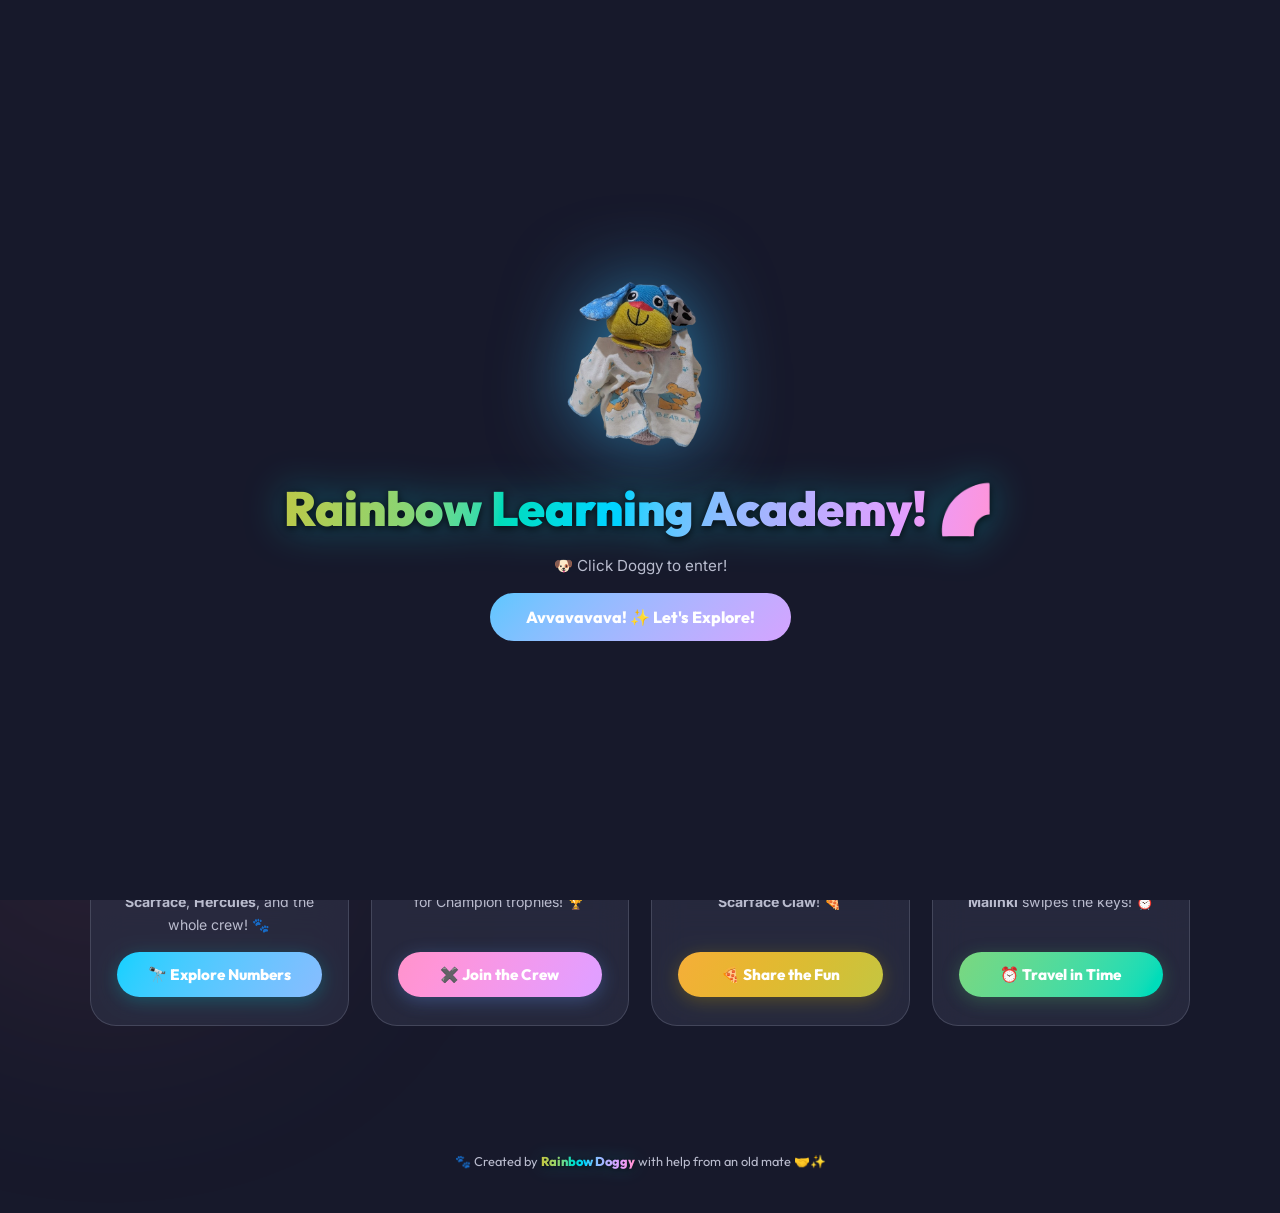
==== commit ab8ce19b: "cleanup" ====
--- a/index.html
+++ b/index.html
@@ -124,9 +124,9 @@
     .portal-card.time .portal-title { background: var(--grad-time, linear-gradient(to right, var(--area-time-a), var(--area-time-b))); -webkit-background-clip: text; -webkit-text-fill-color: transparent; }
     .portal-desc { font-size: .88rem; color: var(--text2); text-align: center; line-height: 1.6; }
     .portal-btn {
-      width: 100%; padding: 13px; border-radius: 14px; border: none;
+      width: 100%; padding: 13px; border-radius: 30px; border: none;
       font-family: 'Outfit', sans-serif; font-weight: 800; font-size: .95rem; cursor: pointer;
-      color: white; transition: all .2s ease; margin-top: 4px;
+      color: white; transition: all .2s ease; margin-top: auto;
     }
     .portal-card.num  .portal-btn { background: var(--grad-num,  linear-gradient(135deg in oklch, var(--area-num-a),  var(--area-num-b)));  box-shadow: 0 4px 18px oklch(70% .15 200 / .3); }
     .portal-card.calc .portal-btn { background: var(--grad-calc, linear-gradient(135deg in oklch, var(--area-calc-a), var(--area-calc-b))); box-shadow: 0 4px 18px oklch(70% .15 260 / .3); }
--- a/shared.css
+++ b/shared.css
@@ -276,7 +276,7 @@
   font-weight: 800;
   font-size: .95rem;
   font-family: 'Outfit', sans-serif;
-  border-radius: var(--radius, 13px);
+  border-radius: 30px;
   color: white;
   cursor: pointer;
   touch-action: manipulation;
@@ -295,7 +295,7 @@
   border: 2px solid var(--border);
   padding: 13px 16px;
   color: var(--text1);
-  border-radius: var(--radius, 13px);
+  border-radius: 30px;
   cursor: pointer;
   touch-action: manipulation;
   font-size: .95rem;
@@ -364,7 +364,7 @@
   border: 1px solid var(--border);
   color: var(--text1);
   padding: 7px 13px;
-  border-radius: 11px;
+  border-radius: 22px;
   cursor: pointer;
   touch-action: manipulation;
   font-size: .83rem;
@@ -383,7 +383,7 @@
   border: 1px solid var(--border);
   color: var(--text2);
   padding: 7px 12px;
-  border-radius: 10px;
+  border-radius: 20px;
   cursor: pointer;
   touch-action: manipulation;
   font-size: .82rem;
@@ -418,7 +418,7 @@
   background: var(--card);
   border: 1px solid var(--border);
   padding: 8px 12px;
-  border-radius: 14px;
+  border-radius: 20px;
   font-size: .84rem;
   font-weight: 600;
   line-height: 1.45;
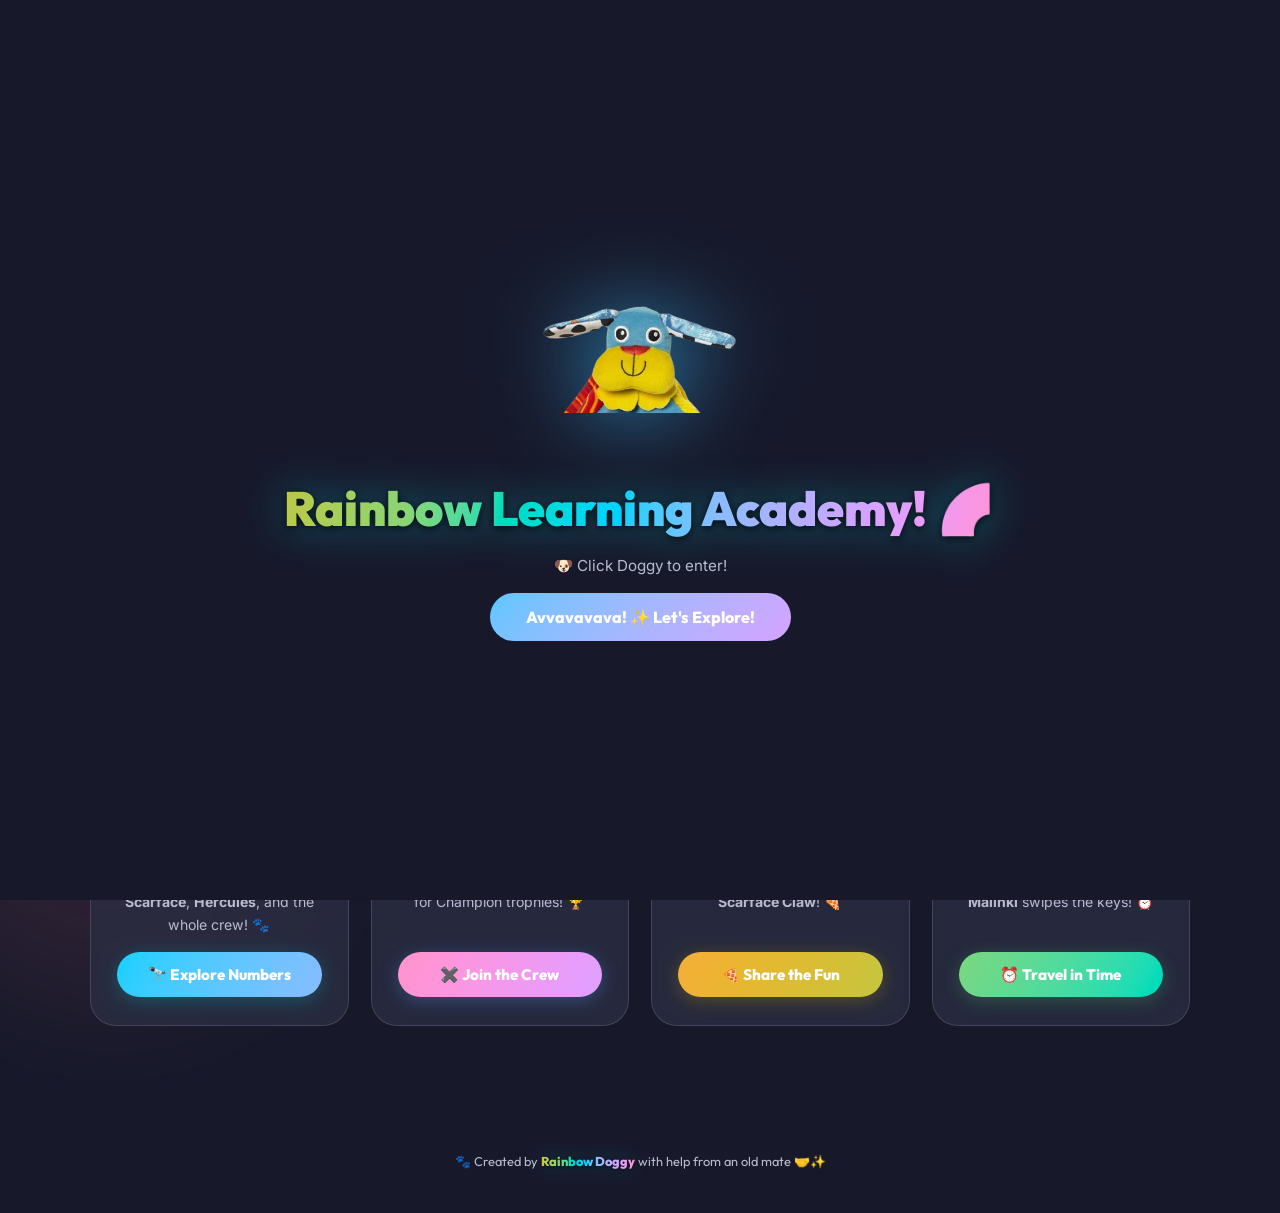
==== commit d379cfa7: "perfornace" ====
--- a/index.html
+++ b/index.html
@@ -21,7 +21,7 @@
     }
 
     /* Ambient blobs */
-    .blob { position: fixed; border-radius: 50%; filter: blur(120px); pointer-events: none; z-index: 0; }
+    .blob { position: fixed; border-radius: 50%; filter: blur(60px); pointer-events: none; z-index: 0; will-change: transform; }
     .blob-a { width: 500px; height: 500px; background: rgba(56,189,248,.10); top: -150px; right: -100px; }
     .blob-b { width: 420px; height: 420px; background: rgba(251,113,133,.09); bottom: -100px; left: -100px; }
     .blob-c { width: 350px; height: 350px; background: rgba(251,191,36,.07); top: 40%; left: 40%; transform: translate(-50%,-50%); }
--- a/shared.css
+++ b/shared.css
@@ -223,12 +223,13 @@
   background: var(--theme-bg-gradient, var(--bg));
   color: var(--text1);
   transition: background 0.3s, color 0.3s;
+  overflow-x: hidden;
 }
 
 /* Panel card */
 .panel {
   background: var(--card);
-  backdrop-filter: blur(12px);
+  backdrop-filter: blur(5px);
   border-radius: var(--radius, 24px);
   border: 1px solid var(--border);
   padding: 20px;
@@ -325,7 +326,7 @@
 .portal-card {
   position: relative;
   background: var(--card);
-  backdrop-filter: blur(16px);
+  backdrop-filter: blur(6px);
   border-radius: var(--radius, 28px);
   border: 1px solid var(--border);
   padding: 34px 26px 28px;
@@ -482,8 +483,8 @@
   to   { opacity: 1; transform: translateY(0); }
 }
 @keyframes pulse-glow {
-  0%,100% { filter: drop-shadow(0 0 6px currentColor); }
-  50%      { filter: drop-shadow(0 0 18px currentColor); }
+  0%,100% { opacity: 0.85; }
+  50%      { opacity: 1; }
 }
 
 /* ── FLOATING RAINBOW MASCOT (#rpj) ───────────────────────────────────────── */
@@ -501,27 +502,23 @@
 }
 #rpj:hover { opacity: 0.85 !important; transform: scale(1.15) rotate(8deg) !important; }
 @keyframes rpj-glow {
-  0%,100% { filter: drop-shadow(0 0 8px rgba(192,132,252,.4)); }
-  50%      { filter: drop-shadow(0 0 22px rgba(192,132,252,.75)); }
+  0%,100% { opacity: 0.22; }
+  50%      { opacity: 0.45; }
 }
 @media (prefers-reduced-motion: reduce) { #rpj { animation: none; } }
 
 /* A5 — Breathing Navigation Affordance Keyframes */
 @keyframes nav-breathe {
-  0%, 100% {
-    transform: scale(1);
-    box-shadow: 0 0 0 rgba(192, 132, 252, 0);
-    opacity: 0.85;
-  }
-  50% {
-    transform: scale(1.03);
-    box-shadow: 0 0 14px 2px rgba(192, 132, 252, 0.22);
-    opacity: 1;
-  }
+  0%, 100% { opacity: 0.78; }
+  50%       { opacity: 1; }
 }
 
 .nav-pulse {
   animation: nav-breathe 2.5s ease-in-out infinite;
+}
+/* Stop pulsing once user has interacted with the page */
+body.user-interacted .nav-pulse {
+  animation: none;
 }
 
 /* Respect Reduced Motion Preferences */
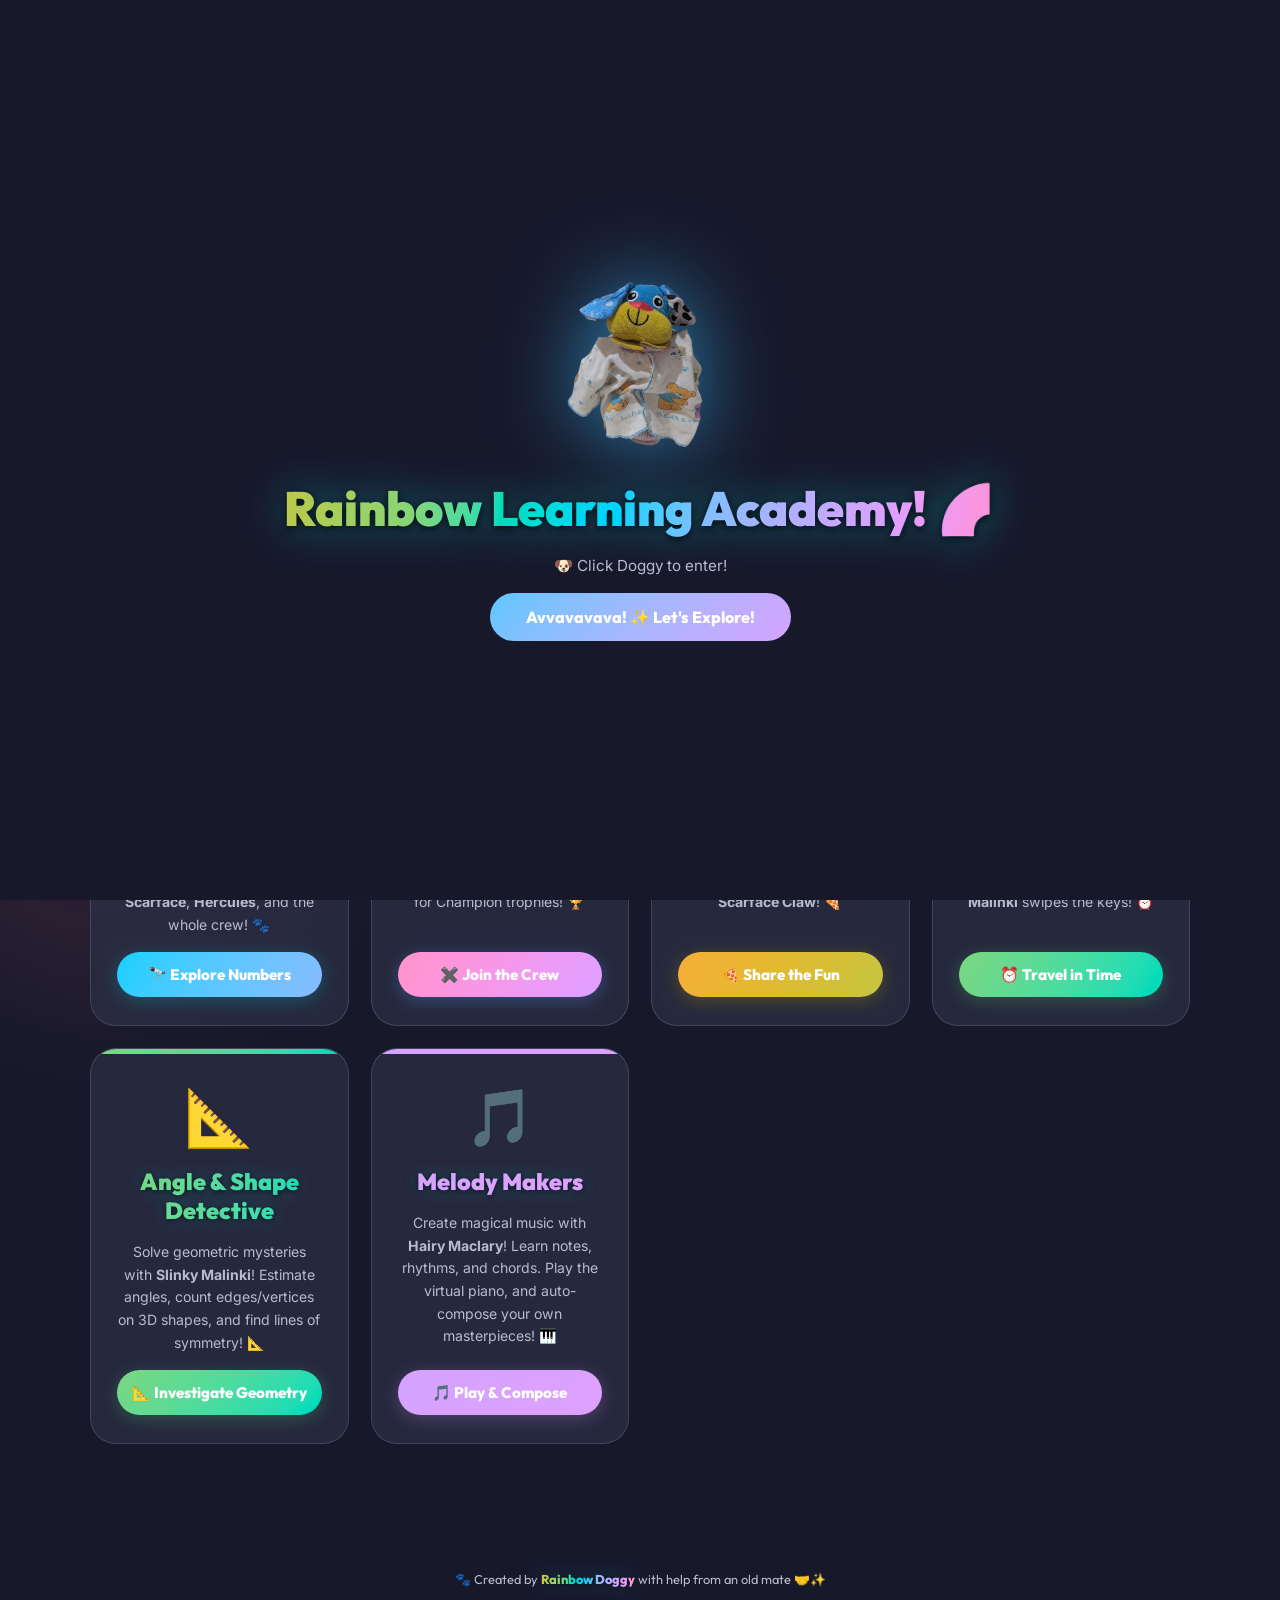
==== commit e20ff370: "old mate" ====
--- a/index.html
+++ b/index.html
@@ -9,6 +9,8 @@
   <link rel="preconnect" href="https://fonts.gstatic.com" crossorigin>
   <link href="https://fonts.googleapis.com/css2?family=Outfit:wght@400;600;800;900&family=Inter:wght@400;600;700&display=swap" rel="stylesheet">
   <link rel="stylesheet" href="shared.css">
+  <!-- Warm the Music SoundFont in the background (idle priority) so playback is instant when the Music page opens -->
+  <link rel="prefetch" href="GeneralUser-GS.sf2">
   <style>
     *, *::before, *::after { box-sizing: border-box; margin: 0; padding: 0; -webkit-tap-highlight-color: transparent; }
 
@@ -21,7 +23,6 @@
     }
 
     /* Ambient blobs */
-    .blob { position: fixed; border-radius: 50%; filter: blur(60px); pointer-events: none; z-index: 0; will-change: transform; }
     .blob-a { width: 500px; height: 500px; background: rgba(56,189,248,.10); top: -150px; right: -100px; }
     .blob-b { width: 420px; height: 420px; background: rgba(251,113,133,.09); bottom: -100px; left: -100px; }
     .blob-c { width: 350px; height: 350px; background: rgba(251,191,36,.07); top: 40%; left: 40%; transform: translate(-50%,-50%); }
@@ -110,6 +111,7 @@
     .portal-card.calc .portal-icon { animation-delay: .5s; }
     .portal-card.frac .portal-icon { animation-delay: 1s; }
     .portal-card.time .portal-icon { animation-delay: 1.5s; }
+    .portal-card.geom .portal-icon { animation-delay: 2s; }
     @keyframes pop {
       0%,100% { transform: scale(1); }
       50% { transform: scale(1.12); }
@@ -122,6 +124,8 @@
     .portal-card.calc .portal-title { background: var(--grad-calc, linear-gradient(to right, var(--area-calc-a), var(--area-calc-b))); -webkit-background-clip: text; -webkit-text-fill-color: transparent; }
     .portal-card.frac .portal-title { background: var(--grad-frac, linear-gradient(to right, var(--area-frac-a), var(--area-frac-b))); -webkit-background-clip: text; -webkit-text-fill-color: transparent; }
     .portal-card.time .portal-title { background: var(--grad-time, linear-gradient(to right, var(--area-time-a), var(--area-time-b))); -webkit-background-clip: text; -webkit-text-fill-color: transparent; }
+    .portal-card.geom .portal-title { background: linear-gradient(to right, var(--candy-green), var(--candy-mint)); -webkit-background-clip: text; -webkit-text-fill-color: transparent; }
+    .portal-card.music .portal-title { background: var(--grad-music, linear-gradient(to right, var(--area-music-a), var(--area-music-b))); -webkit-background-clip: text; -webkit-text-fill-color: transparent; }
     .portal-desc { font-size: .88rem; color: var(--text2); text-align: center; line-height: 1.6; }
     .portal-btn {
       width: 100%; padding: 13px; border-radius: 30px; border: none;
@@ -132,6 +136,12 @@
     .portal-card.calc .portal-btn { background: var(--grad-calc, linear-gradient(135deg in oklch, var(--area-calc-a), var(--area-calc-b))); box-shadow: 0 4px 18px oklch(70% .15 260 / .3); }
     .portal-card.frac .portal-btn { background: var(--grad-frac, linear-gradient(135deg in oklch, var(--area-frac-a), var(--area-frac-b))); box-shadow: 0 4px 18px oklch(70% .15 95  / .3); }
     .portal-card.time .portal-btn { background: var(--grad-time, linear-gradient(135deg in oklch, var(--area-time-a), var(--area-time-b))); box-shadow: 0 4px 18px oklch(70% .15 150 / .3); }
+    .portal-card.geom .portal-btn { background: linear-gradient(135deg in oklch, var(--candy-green), var(--candy-mint)); box-shadow: 0 4px 18px oklch(70% .15 150 / .3); }
+    .portal-card.music .portal-btn { background: var(--grad-music, linear-gradient(135deg in oklch, var(--area-music-a), var(--area-music-b))); box-shadow: 0 4px 18px oklch(70% .15 308 / .3); }
+    .portal-card.geom::before { background: linear-gradient(to right in oklch, var(--candy-green), var(--candy-mint)); }
+    .portal-card.geom:hover { box-shadow: 0 28px 60px oklch(70% 0.15 162 / .28); border-color: var(--candy-green); }
+    .portal-card.music::before { background: var(--grad-music); }
+    .portal-card.music:hover { box-shadow: 0 28px 60px oklch(70% 0.15 308 / .28); border-color: var(--area-music-a); }
     .portal-btn:hover { transform: scale(1.04); filter: brightness(1.1); }
     .portal-btn:active { transform: scale(.96); }
 
@@ -284,6 +294,20 @@
         <p class="portal-desc">Race against time with <strong>Hairy Maclary</strong> and <strong>Rainbow Doggy</strong>! Drag clock hands to solve tricky challenges before <strong>Slinky Malinki</strong> swipes the keys! ⏰</p>
         <button class="portal-btn nav-pulse">⏰ Travel in Time</button>
       </a>
+
+      <a href="geometry.html" class="portal-card geom">
+        <div class="portal-icon">📐</div>
+        <div class="portal-title">Angle & Shape Detective</div>
+        <p class="portal-desc">Solve geometric mysteries with <strong>Slinky Malinki</strong>! Estimate angles, count edges/vertices on 3D shapes, and find lines of symmetry! 📐</p>
+        <button class="portal-btn nav-pulse">📐 Investigate Geometry</button>
+      </a>
+
+      <a href="music.html" class="portal-card music">
+        <div class="portal-icon">🎵</div>
+        <div class="portal-title">Melody Makers</div>
+        <p class="portal-desc">Create magical music with <strong>Hairy Maclary</strong>! Learn notes, rhythms, and chords. Play the virtual piano, and auto-compose your own masterpieces! 🎹</p>
+        <button class="portal-btn nav-pulse">🎵 Play & Compose</button>
+      </a>
     </div>
 
   </div>
@@ -298,14 +322,25 @@
     const starCanvas = document.getElementById('starCanvas');
     const sCtx = starCanvas.getContext('2d');
     const stars = [];
-    function resizeStars() { starCanvas.width = window.innerWidth; starCanvas.height = window.innerHeight; }
+    function resizeStars() {
+      const dpr = window.devicePixelRatio || 1;
+      const w = window.innerWidth;
+      const h = window.innerHeight;
+      starCanvas.width = w * dpr;
+      starCanvas.height = h * dpr;
+      starCanvas.style.width = w + 'px';
+      starCanvas.style.height = h + 'px';
+      sCtx.scale(dpr, dpr);
+    }
     resizeStars();
     window.addEventListener('resize', resizeStars);
     for (let i = 0; i < 180; i++) {
       stars.push({ x: Math.random()*window.innerWidth, y: Math.random()*window.innerHeight, r: Math.random()*1.5+0.3, t: Math.random()*Math.PI*2, s: Math.random()*0.04+0.01 });
     }
     (function animStars() {
-      sCtx.clearRect(0,0,starCanvas.width,starCanvas.height);
+      const w = window.innerWidth;
+      const h = window.innerHeight;
+      sCtx.clearRect(0,0,w,h);
       stars.forEach(s => {
         s.t += s.s;
         const a = 0.3+0.4*Math.sin(s.t);
@@ -380,7 +415,7 @@
     let volumeFadeInterval = null;
     let musicPlaying = false;
 
-    function fadeMaxVolume(target, durationMs) {
+    function fadeMaxVolume(target, durationMs, onComplete) {
       if (volumeFadeInterval) clearInterval(volumeFadeInterval);
       const start = currentMaxVol;
       const startTime = performance.now();
@@ -392,12 +427,13 @@
         if (t >= 1) {
           clearInterval(volumeFadeInterval);
           volumeFadeInterval = null;
+          if (onComplete) onComplete();
         }
       }, 30);
     }
 
     function updateVolume() {
-      if (musicMuted || !musicPlaying) {
+      if (!musicPlaying) {
         bgMusic.volume = 0;
         return;
       }
@@ -429,9 +465,6 @@
     }
 
     function toggleMusic() {
-      if (!musicPlaying && !musicMuted) {
-        bgMusic.play().then(() => { musicPlaying = true; }).catch(() => {});
-      }
       musicMuted = !musicMuted;
       localStorage.setItem('rla_muted', musicMuted);
 
@@ -439,11 +472,14 @@
       if (sharedBtn) sharedBtn.textContent = musicMuted ? '🔇 Muted' : '🔊 Sound';
 
       if (musicMuted) {
-        fadeMaxVolume(0, 600);
+        fadeMaxVolume(0, 600, () => {
+          bgMusic.pause();
+          musicPlaying = false;
+        });
       } else {
         if (!musicPlaying) {
+          musicPlaying = true;
           bgMusic.play().then(() => {
-            musicPlaying = true;
             fadeMaxVolume(0.28, 800);
           }).catch(() => {});
         } else {
--- a/shared.css
+++ b/shared.css
@@ -36,18 +36,21 @@
   --area-time-a: var(--candy-green);      --area-time-b: var(--candy-mint);
   --area-num-a:  var(--candy-cyan);       --area-num-b:  var(--candy-blueberry);
   --area-calc-a: var(--candy-strawberry); --area-calc-b: var(--candy-magenta);
+  --area-music-a: var(--candy-grape);     --area-music-b: var(--candy-magenta);
 
   /* Per-area gradients */
   --grad-frac: linear-gradient(120deg in oklch, var(--area-frac-a), var(--area-frac-b));
   --grad-time: linear-gradient(120deg in oklch, var(--area-time-a), var(--area-time-b));
   --grad-num:  linear-gradient(120deg in oklch, var(--area-num-a),  var(--area-num-b));
   --grad-calc: linear-gradient(120deg in oklch, var(--area-calc-a), var(--area-calc-b));
+  --grad-music: linear-gradient(120deg in oklch, var(--area-music-a), var(--area-music-b));
 
   /* Legacy single-color tokens (gradient midpoint) */
   --area-frac: oklch(var(--aL) var(--aC) 95);   /* gold-lemon midpoint */
   --area-time: oklch(var(--aL) var(--aC) 162);  /* green-mint midpoint */
   --area-num:  oklch(var(--aL) var(--aC) 244);  /* cyan-blueberry midpoint */
   --area-calc: oklch(var(--aL) var(--aC) 331);  /* strawberry-magenta midpoint */
+  --area-music: oklch(var(--aL) var(--aC) 308); /* grape-magenta midpoint */
 
   /* Semantic */
   --accent:  var(--area-frac);
@@ -112,16 +115,19 @@
   --area-time-a: var(--candy-green);      --area-time-b: var(--candy-mint);
   --area-num-a:  var(--candy-cyan);       --area-num-b:  var(--candy-blueberry);
   --area-calc-a: var(--candy-strawberry); --area-calc-b: var(--candy-magenta);
+  --area-music-a: var(--candy-grape);     --area-music-b: var(--candy-magenta);
 
   --grad-frac: linear-gradient(120deg in oklch, var(--area-frac-a), var(--area-frac-b));
   --grad-time: linear-gradient(120deg in oklch, var(--area-time-a), var(--area-time-b));
   --grad-num:  linear-gradient(120deg in oklch, var(--area-num-a),  var(--area-num-b));
   --grad-calc: linear-gradient(120deg in oklch, var(--area-calc-a), var(--area-calc-b));
+  --grad-music: linear-gradient(120deg in oklch, var(--area-music-a), var(--area-music-b));
 
   --area-frac: oklch(var(--aL) var(--aC) 95);   /* gold-lemon midpoint */
   --area-time: oklch(var(--aL) var(--aC) 162);  /* green-mint midpoint */
   --area-num:  oklch(var(--aL) var(--aC) 244);  /* cyan-blueberry midpoint */
   --area-calc: oklch(var(--aL) var(--aC) 331);  /* strawberry-magenta midpoint */
+  --area-music: oklch(var(--aL) var(--aC) 308); /* grape-magenta midpoint */
 
   --accent:  var(--area-frac);
   --accent2: var(--candy-lemon);
@@ -181,14 +187,17 @@
   --area-time-a: var(--candy-green);      --area-time-b: var(--candy-mint);
   --area-num-a:  var(--candy-cyan);       --area-num-b:  var(--candy-blueberry);
   --area-calc-a: var(--candy-strawberry); --area-calc-b: var(--candy-magenta);
+  --area-music-a: var(--candy-grape);     --area-music-b: var(--candy-magenta);
   --grad-frac: linear-gradient(120deg in oklch, var(--area-frac-a), var(--area-frac-b));
   --grad-time: linear-gradient(120deg in oklch, var(--area-time-a), var(--area-time-b));
   --grad-num:  linear-gradient(120deg in oklch, var(--area-num-a),  var(--area-num-b));
   --grad-calc: linear-gradient(120deg in oklch, var(--area-calc-a), var(--area-calc-b));
+  --grad-music: linear-gradient(120deg in oklch, var(--area-music-a), var(--area-music-b));
   --area-frac: oklch(var(--aL) var(--aC) 95);   /* gold-lemon midpoint */
   --area-time: oklch(var(--aL) var(--aC) 162);  /* green-mint midpoint */
   --area-num:  oklch(var(--aL) var(--aC) 244);  /* cyan-blueberry midpoint */
   --area-calc: oklch(var(--aL) var(--aC) 331);  /* strawberry-magenta midpoint */
+  --area-music: oklch(var(--aL) var(--aC) 308); /* grape-magenta midpoint */
   --accent:  var(--area-frac);
   --accent2: var(--candy-lemon);
   --green:   oklch(var(--aL) var(--aC) 150);
@@ -351,6 +360,7 @@
 .portal-card.calc::before { background: var(--grad-calc, linear-gradient(to right in oklch, var(--area-calc-a), var(--area-calc-b))); }
 .portal-card.frac::before { background: var(--grad-frac, linear-gradient(to right in oklch, var(--area-frac-a), var(--area-frac-b))); }
 .portal-card.time::before { background: var(--grad-time, linear-gradient(to right in oklch, var(--area-time-a), var(--area-time-b))); }
+.portal-card.music::before { background: var(--grad-music, linear-gradient(to right in oklch, var(--area-music-a), var(--area-music-b))); }
 
 .portal-card:hover { transform: translateY(-10px) scale(1.04); }
 .portal-card:active { transform: scale(.97); }
@@ -358,6 +368,7 @@
 .portal-card.calc:hover { box-shadow: 0 28px 60px oklch(70% 0.15 331 / .28); border-color: var(--area-calc-a); }
 .portal-card.frac:hover { box-shadow: 0 28px 60px oklch(70% 0.15 95  / .28);  border-color: var(--area-frac-a); }
 .portal-card.time:hover { box-shadow: 0 28px 60px oklch(70% 0.15 162 / .28);  border-color: var(--area-time-a); }
+.portal-card.music:hover { box-shadow: 0 28px 60px oklch(70% 0.15 308 / .28); border-color: var(--area-music-a); }
 
 /* Tool / home button */
 .tool-btn {
@@ -523,10 +534,34 @@
 
 /* Respect Reduced Motion Preferences */
 @media (prefers-reduced-motion: reduce) {
-  .nav-pulse {
+  *, *::before, *::after {
+    animation-delay: -1ms !important;
+    animation-duration: 1ms !important;
+    animation-iteration-count: 1 !important;
+    transition-duration: 0s !important;
+    scroll-behavior: auto !important;
+  }
+  
+  .nav-pulse, #rpj, .logo-img, .logo-icon, .mascot-img, .mascot-sway, .mcc-avatar, #svgMinuteHand, #svgHourHand {
     animation: none !important;
     transform: none !important;
     opacity: 1 !important;
+    transition: none !important;
+  }
+}
+
+/* Centralized tablet and mobile portal adjustments */
+@media (max-width: 900px) {
+  .portals {
+    grid-template-columns: repeat(2, 1fr) !important;
+    gap: 16px !important;
+  }
+}
+
+@media (max-width: 600px) {
+  .portals {
+    grid-template-columns: 1fr !important;
+    gap: 12px !important;
   }
 }
 
@@ -542,3 +577,93 @@
   background: rgba(168, 85, 247, 0.15) !important;
   box-shadow: 0 4px 10px rgba(168, 85, 247, 0.2);
 }
+
+/* Ambient glow background blobs */
+.blob {
+  position: fixed;
+  border-radius: 50%;
+  filter: blur(60px);
+  pointer-events: none;
+  z-index: 0;
+  will-change: transform;
+  transition: background 0.5s;
+}
+
+/* Centralized Glass layout utility */
+.glass {
+  background: var(--card);
+  backdrop-filter: blur(5px);
+  -webkit-backdrop-filter: blur(5px);
+  border-radius: var(--radius, 24px);
+  border: 1px solid var(--border);
+  box-shadow: var(--shadow);
+}
+
+/* ── Standardized Premium Virtual Keypad ── */
+.keypad-wrap {
+  display: flex;
+  flex-direction: column;
+  align-items: center;
+  gap: 10px;
+  margin-top: 12px;
+}
+.keypad-answer-display {
+  background: var(--surface-inset, rgba(0,0,0,0.2));
+  border: 2px solid var(--accent);
+  border-radius: 14px;
+  padding: 12px 24px;
+  font-family: 'Outfit', sans-serif;
+  font-weight: 900;
+  font-size: 2.4rem;
+  color: var(--accent);
+  min-width: 120px;
+  text-align: center;
+  letter-spacing: 2px;
+}
+.keypad-grid {
+  display: grid;
+  grid-template-columns: repeat(3, 1fr);
+  gap: 8px;
+  width: 240px;
+}
+.kp-btn {
+  background: var(--card);
+  border: 1px solid var(--border);
+  border-radius: 18px;
+  padding: 14px 8px;
+  font-family: 'Outfit', sans-serif;
+  font-weight: 800;
+  font-size: 1.2rem;
+  color: var(--text1);
+  cursor: pointer;
+  touch-action: manipulation;
+  transition: all .15s cubic-bezier(.175,.885,.32,1.275);
+  min-height: 52px;
+  display: flex;
+  align-items: center;
+  justify-content: center;
+}
+.kp-btn:hover {
+  background: rgba(255, 255, 255, 0.08);
+  border-color: var(--accent);
+  transform: scale(1.04);
+}
+.kp-btn:active {
+  transform: scale(.92);
+}
+.kp-btn.submit {
+  grid-column: span 3;
+  background: linear-gradient(135deg, var(--accent), var(--accent2, var(--accent)));
+  color: var(--on-accent, white);
+  border-color: transparent;
+  font-size: 1rem;
+}
+.kp-btn.submit:hover {
+  filter: brightness(1.1);
+}
+.kp-btn.del {
+  background: rgba(255, 255, 255, 0.04);
+  border-color: rgba(255, 255, 255, 0.1);
+  color: var(--accent);
+}
+
